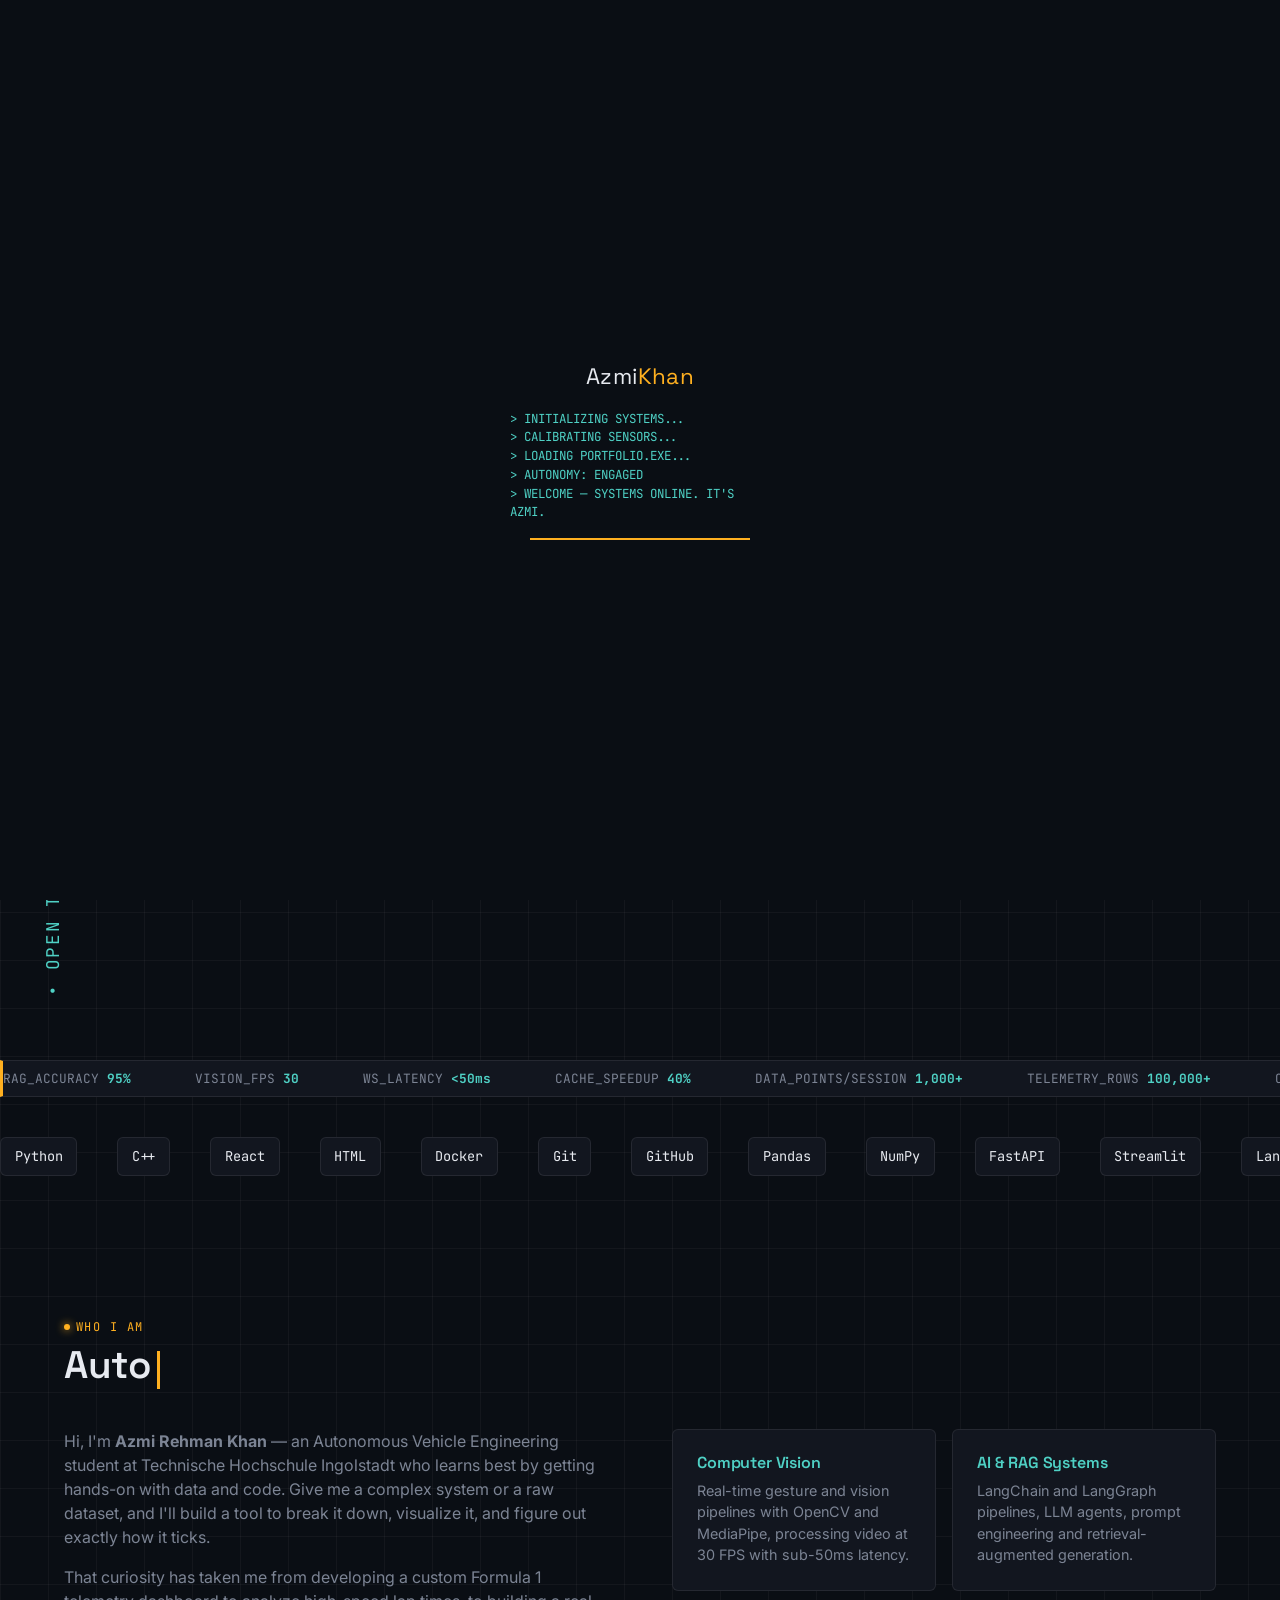
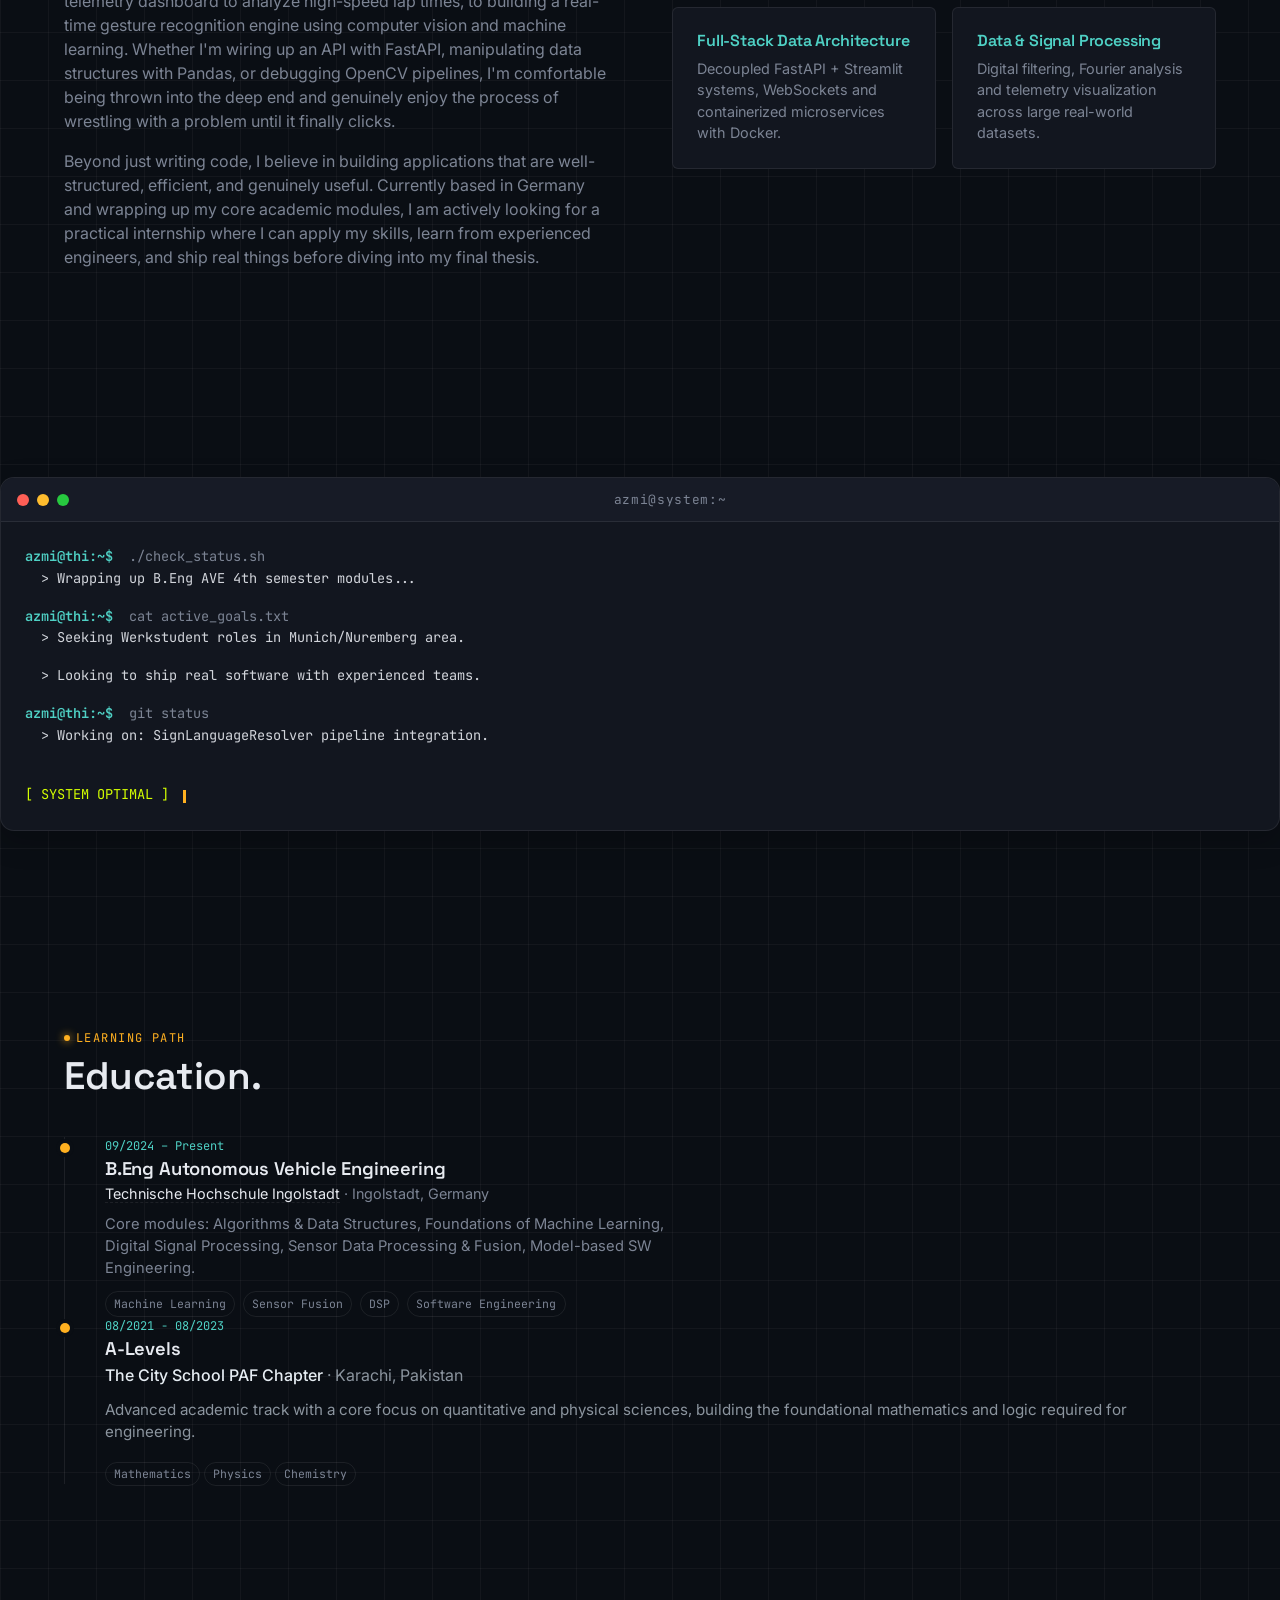
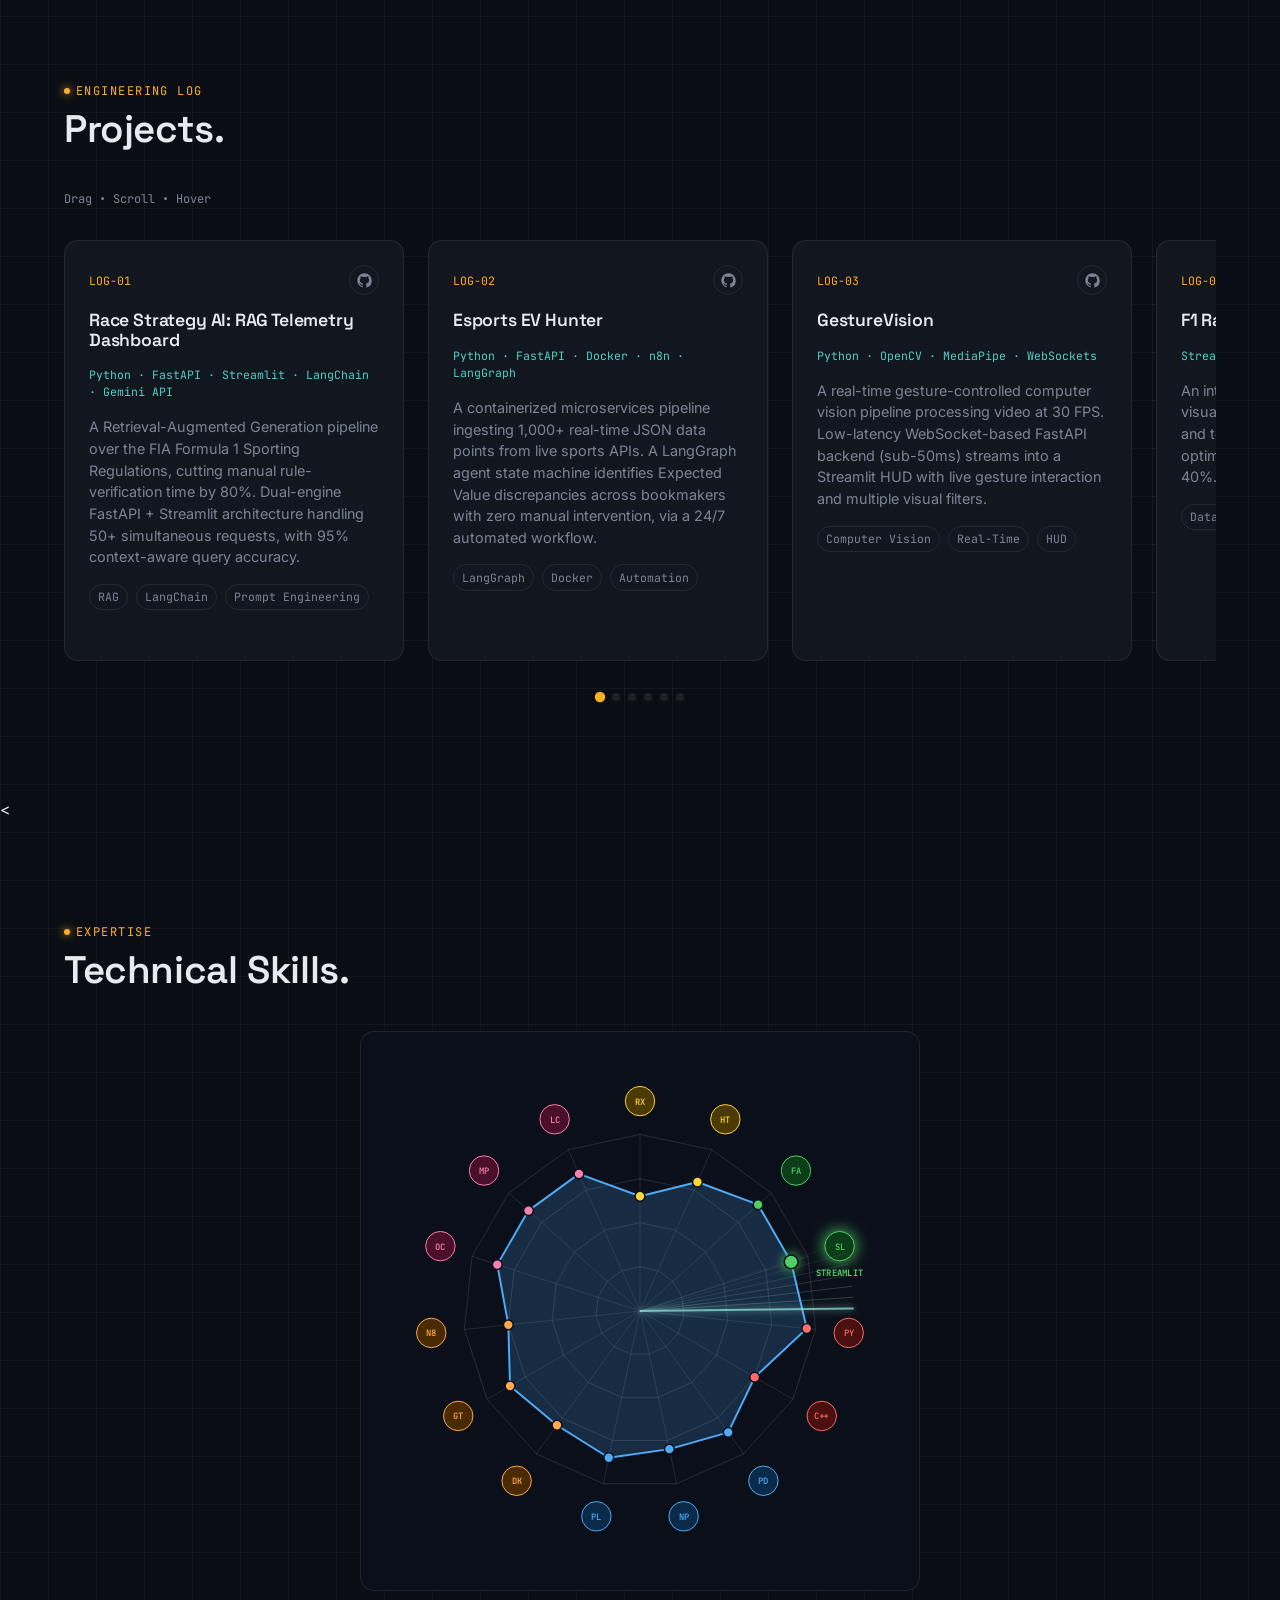
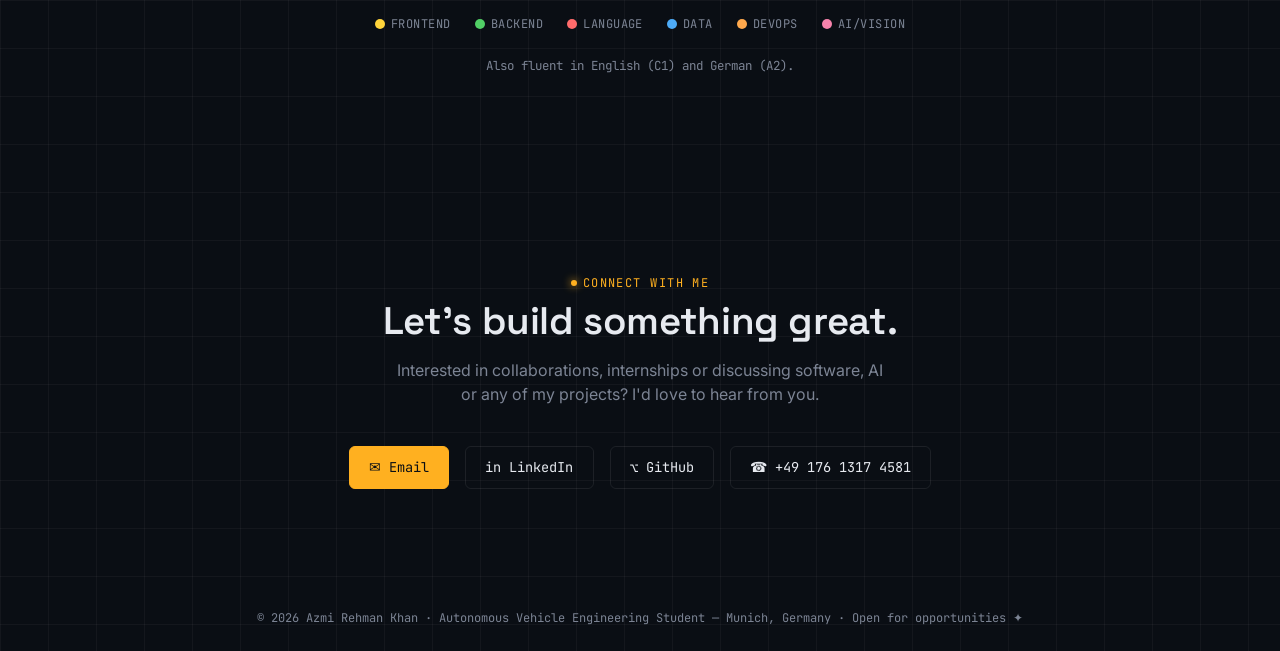
==== index.html @ 22c9bc2b "fixed the root" ====
<!DOCTYPE html>
<html lang="en" data-theme="dark">
<head>
  <meta charset="UTF-8" />
  <meta name="viewport" content="width=device-width, initial-scale=1.0" />
  <title>Azmi Rehman Khan — Autonomous Vehicle Engineering Student</title>
  <meta name="description" content="Portfolio of Azmi Rehman Khan, Autonomous Vehicle Engineering student specializing in Computer Vision, AI-driven systems and full-stack data architecture." />

  <link rel="preconnect" href="https://fonts.googleapis.com" />
  <link rel="preconnect" href="https://fonts.gstatic.com" crossorigin />
  <link href="https://fonts.googleapis.com/css2?family=Space+Grotesk:wght@500;600;700&family=Inter:wght@400;500&family=JetBrains+Mono:wght@400;500&display=swap" rel="stylesheet" />

  <link rel="stylesheet" href="css/reset.css" />
  <link rel="stylesheet" href="css/style.css" />
</head>
<body>

  <!-- ============ LOADER ============ -->
  <div id="loader">
    <div class="loader-title">Azmi<span>Khan</span></div>
    <div class="loader-lines" id="loader-lines"></div>
    <div class="loader-bar-track"><div class="loader-bar-fill" id="loader-bar-fill"></div></div>
  </div>

  <!-- ============ NAVBAR ============ -->
  <header id="navbar">
    <div class="nav-inner">
      <a href="#" class="nav-logo">Azmi <span>Khan</span></a>

      <nav class="nav-links" id="nav-links">
        <a href="#about">About</a>
        <a href="#education">Education</a>
        <a href="#projects">Projects</a>
        <a href="#skills">Skills</a>
        <a href="#contact">Contact</a>
      </nav>

      <div class="nav-actions">
        <a href="assets/documents/resume.pdf" class="btn" target="_blank" rel="noopener">Resume ↗</a>
        <button id="theme-toggle" aria-label="Toggle light/dark theme">
          <span id="theme-icon">☾</span>
        </button>
        <button class="nav-mobile-toggle" id="nav-mobile-toggle" aria-label="Toggle menu">☰</button>
      </div>
    </div>
  </header>

  <!-- ============ HERO (Asymmetric Bold Layout) ============ -->
  <section id="hero" class="hero-bento">
    <div class="hero-container">
      
      <!-- Left Column: Vertical text & Massive Typography -->
      <div class="hero-left">
        <div class="hero-vertical-track">
          <span class="vertical-text">• Open to Werkstudent roles & internships</span>
        </div>
        
        <!-- Wrapper to stack the headline, text, and buttons -->
        <div class="hero-content">
          <div class="hero-headline-stack">
            <h1 class="text-solid-white">AVE STUDENT</h1>
            <h1 class="text-outline">BUILDING</h1>
            <h1 class="text-neon">INTELLIGENT</h1>
            <h1 class="text-neon">SYSTEMS.</h1>
          </div>
          
          <!-- New Subtext -->
          <p class="hero-subtext">
            Autonomous Vehicle Engineering student at Technische Hochschule Ingolstadt, specializing in <strong>Computer Vision</strong>, <strong>Data Architecture</strong>, and <strong>Machine Learning</strong>. Driven by curiosity to solve complex engineering problems through innovative software infrastructure.
          </p>
          
          <!-- New Buttons -->
          <div class="hero-cta-buttons">
            <a href="#projects" class="btn btn-neon">View My Work ↗</a>
            <a href="#about" class="btn btn-outline">Learn More</a>
          </div>
        </div>
      </div>

      <!-- Right Column: Panels & Photo Placeholders -->
      <div class="hero-right">
        
        <!-- Name Plate -->
        <div class="hero-panel name-panel">
          <h2 class="stylized-name">AZMI<br>REHMAN KHAN</h2>
        </div>

        <!-- Middle section for photos (Flex/Grid) -->
        <div class="hero-photos-area">
          
          <div class="photo-card main-portrait">
            <!-- TODO: Replace 'portrait.jpg' with your actual headshot file name -->
            <img src="assets\images\me.png" alt="Azmi Rehman Khan" class="bento-image" />
          </div>
          
         <!-- Secondary Slideshow -->
          <div class="photo-card secondary-landscape slideshow-container" id="hero-slideshow">
            <!-- Add as many images as you want here. Give the first one the "active" class -->
            <img src="assets/images/WhatsApp Image 2026-08-02 at 4.09.21 AM.jpeg" alt="Project 1" class="slide" />
            <img src="assets/images/WhatsApp Image 2026-08-02 at 4.09.21 AM (1).jpeg" alt="Project 2" class="slide" />
            <img src="assets/images/WhatsApp Image 2026-08-02 at 4.09.21 AM (2).jpeg" alt="Project 3" class="slide" />
            <img src="assets/images/WhatsApp Image 2026-08-02 at 4.09.21 AM (3).jpeg" alt="Project 4" class="slide" />
            <img src="assets/images/WhatsApp Image 2026-08-02 at 4.09.20 AM.jpeg" alt="Project 5" class="slide" />
          </div>

        </div>

        <!-- Location HUD with Radar Scanner -->
        <div class="hero-panel location-panel">
          <div class="radar-line"></div>
          <div class="loc-data">
            <p class="loc-city">MUNICH, GERMANY</p>
            <p class="loc-coords">48.1351° N, 11.5820° E</p>
            <p class="loc-time">— <span id="live-time">00:00:00</span></p>
          </div>
        </div>

      </div>
    </div>
  </section>

  <!-- ============ TELEMETRY TICKER (signature element) ============ -->
  <div id="telemetry-ticker">
    <div class="ticker-track" id="ticker-track">
      <!-- populated by JS, duplicated for seamless loop -->
    </div>
  </div>

  <!-- ============ SKILLS MARQUEE ============ -->
  <section id="skills-marquee">
    <div class="marquee-track" id="marquee-track">
      <!-- populated by JS, duplicated for seamless loop -->
    </div>
  </section>

  <!-- ============ ABOUT ============ -->
  <section id="about" class = "reveal">
    <div class="container">
      <span class="eyebrow">Who I Am</span>
      <h2 class="section-heading" id="typewriter-heading">
  <span id="typewriter-text"></span><span class="cursor"></span>
</h2>
      <div class="about-grid">
        <div class="about-bio">
          <p>
            Hi, I'm <strong>Azmi Rehman Khan</strong> — an Autonomous Vehicle Engineering student at Technische Hochschule Ingolstadt who learns best by getting hands-on with data and code. Give me a complex system or a raw dataset, and I'll build a tool to break it down, visualize it, and figure out exactly how it ticks.
          </p>
          <p>
            That curiosity has taken me from developing a custom Formula 1 telemetry dashboard to analyze high-speed lap times, to building a real-time gesture recognition engine using computer vision and machine learning. Whether I'm wiring up an API with FastAPI, manipulating data structures with Pandas, or debugging OpenCV pipelines, I'm comfortable being thrown into the deep end and genuinely enjoy the process of wrestling with a problem until it finally clicks.
          </p>
          <p>
            Beyond just writing code, I believe in building applications that are well-structured, efficient, and genuinely useful. Currently based in Germany and wrapping up my core academic modules, I am actively looking for a practical internship where I can apply my skills, learn from experienced engineers, and ship real things before diving into my final thesis.
          </p>
        </div>

        <div class="about-cards">
          <div class="about-card">
            <h3>Computer Vision</h3>
            <p>Real-time gesture and vision pipelines with OpenCV and MediaPipe, processing video at 30 FPS with sub-50ms latency.</p>
          </div>
          <div class="about-card">
            <h3>AI &amp; RAG Systems</h3>
            <p>LangChain and LangGraph pipelines, LLM agents, prompt engineering and retrieval-augmented generation.</p>
          </div>
          <div class="about-card">
            <h3>Full-Stack Data Architecture</h3>
            <p>Decoupled FastAPI + Streamlit systems, WebSockets and containerized microservices with Docker.</p>
          </div>
          <div class="about-card">
            <h3>Data &amp; Signal Processing</h3>
            <p>Digital filtering, Fourier analysis and telemetry visualization across large real-world datasets.</p>
          </div>
        </div>
      </div>
    </div>
  </section>

      <section id="terminal" class="reveal"> <!-- Delete the old 'about-cards' div and replace it with this Terminal Window -->
        <div class="about-terminal">
          <div class="terminal-header">
            <span class="dot red"></span>
            <span class="dot yellow"></span>
            <span class="dot green"></span>
            <span class="terminal-title">azmi@system:~</span>
          </div>
          
          <div class="terminal-body">
            <p><span class="prompt">azmi@thi:~$</span> ./check_status.sh</p>
            <p class="output">> Wrapping up B.Eng AVE 4th semester modules...</p>
            
            <p><span class="prompt">azmi@thi:~$</span> cat active_goals.txt</p>
            <p class="output">> Seeking Werkstudent roles in Munich/Nuremberg area.</p>
            <p class="output">> Looking to ship real software with experienced teams.</p>
            
            <p><span class="prompt">azmi@thi:~$</span> git status</p>
            <p class="output">> Working on: SignLanguageResolver pipeline integration.</p>
            
            <br>
            <p style="color: var(--color-neon);">[ SYSTEM OPTIMAL ] <span class="cursor"></span></p>
          </div>
        </div>
      </section>

  <!-- ============ EDUCATION ============ -->
  <section id="education" class="reveal section-padding">
    <div class="container">
      <span class="eyebrow">Learning Path</span>
      <h2 class="section-heading">Education.</h2>

      <div class="timeline">
        <div class="timeline-item">
          <div class="timeline-date">09/2024 – Present</div>
          <h3>B.Eng Autonomous Vehicle Engineering</h3>
          <div class="timeline-org"><a href="https://www.thi.de/" target="_blank" rel="noopener">Technische Hochschule Ingolstadt</a> · Ingolstadt, Germany</div>
          <p class="timeline-desc">
            Core modules: Algorithms &amp; Data Structures, Foundations of Machine Learning,
            Digital Signal Processing, Sensor Data Processing &amp; Fusion, Model-based SW Engineering.
          </p>
          <div class="tag-row">
            <span class="tag">Machine Learning</span>
            <span class="tag">Sensor Fusion</span>
            <span class="tag">DSP</span>
            <span class="tag">Software Engineering</span>
          </div>
       <!-- A-Levels Timeline Entry -->
        <div class="timeline-item"> 
          
          <div class="timeline-date">08/2021 - 08/2023</div>
          
          <h3 class="timeline-title">A-Levels</h3>
          
          <!-- Replaced the <h4> with a div, matching the white school name + gray location -->
          <div style="font-size: 1rem; margin-bottom: 0.75rem;">
            <span style="color: #e6edf3; font-weight: 500;">The City School PAF Chapter</span> 
            <span style="color: #8b949e;">&middot; Karachi, Pakistan</span>
          </div>
          
          <!-- Added muted styling to the paragraph so it matches the core modules text -->
          <p class="timeline-text" style="color: #8b949e; font-size: 0.95rem; font-weight: 400; line-height: 1.5; margin-bottom: 1rem;">
            Advanced academic track with a core focus on quantitative and physical sciences, building the foundational mathematics and logic required for engineering.
          </p>
          
          <!-- Skill / Subject Tags -->
          <div class="timeline-tags">
            <span class="tag">Mathematics</span>
            <span class="tag">Physics</span>
            <span class="tag">Chemistry</span>
          </div>
          
        </div>  
        </div>
      </div>
      
    </div>
  </section>

  

  <!-- ============ PROJECTS ============ -->
  <section id="projects" class ="reveal">
    <div class="container">
      <span class="eyebrow">Engineering Log</span>
      <h2 class="section-heading">Projects.</h2>
      <p class="projects-hint">Drag • Scroll • Hover</p>

      <div class="carousel-wrap">
        <div class="projects-track" id="projects-track">

          <article class="project-card">
            <div class="card-top">
              <span class="project-log-id">LOG-01</span>
              <a class="github-link" href="https://github.com/Azmi-khan/F1-AI" target="_blank" rel="noopener" aria-label="View on GitHub">
                <svg width="15" height="15" viewBox="0 0 24 24" fill="currentColor"><path d="M12 .5C5.65.5.5 5.66.5 12.03c0 5.1 3.29 9.42 7.86 10.95.58.1.79-.25.79-.56 0-.28-.01-1.02-.02-2-3.2.7-3.88-1.54-3.88-1.54-.52-1.34-1.28-1.7-1.28-1.7-1.04-.72.08-.7.08-.7 1.15.08 1.76 1.19 1.76 1.19 1.03 1.76 2.7 1.25 3.36.96.1-.75.4-1.25.73-1.54-2.55-.29-5.23-1.28-5.23-5.71 0-1.26.45-2.29 1.19-3.09-.12-.29-.52-1.46.11-3.05 0 0 .97-.31 3.18 1.18a11 11 0 0 1 5.79 0c2.2-1.49 3.17-1.18 3.17-1.18.63 1.59.23 2.76.11 3.05.74.8 1.19 1.83 1.19 3.09 0 4.44-2.69 5.42-5.25 5.7.41.36.78 1.08.78 2.17 0 1.57-.01 2.83-.01 3.22 0 .31.21.67.8.56A10.53 10.53 0 0 0 23.5 12.03C23.5 5.66 18.35.5 12 .5Z"/></svg>
              </a>
            </div>
            <h3>Race Strategy AI: RAG Telemetry Dashboard</h3>
            <div class="project-stack">Python · FastAPI · Streamlit · LangChain · Gemini API</div>
            <p>
              A Retrieval-Augmented Generation pipeline over the FIA Formula 1 Sporting Regulations,
              cutting manual rule-verification time by 80%. Dual-engine FastAPI + Streamlit
              architecture handling 50+ simultaneous requests, with 95% context-aware query accuracy.
            </p>
            <div class="tag-row">
              <span class="tag">RAG</span>
              <span class="tag">LangChain</span>
              <span class="tag">Prompt Engineering</span>
            </div>
          </article>

          <article class="project-card">
            <div class="card-top">
              <span class="project-log-id">LOG-02</span>
              <a class="github-link" href="https://github.com/Azmi-khan/esports-ev-hunter" target="_blank" rel="noopener" aria-label="View on GitHub">
                <svg width="15" height="15" viewBox="0 0 24 24" fill="currentColor"><path d="M12 .5C5.65.5.5 5.66.5 12.03c0 5.1 3.29 9.42 7.86 10.95.58.1.79-.25.79-.56 0-.28-.01-1.02-.02-2-3.2.7-3.88-1.54-3.88-1.54-.52-1.34-1.28-1.7-1.28-1.7-1.04-.72.08-.7.08-.7 1.15.08 1.76 1.19 1.76 1.19 1.03 1.76 2.7 1.25 3.36.96.1-.75.4-1.25.73-1.54-2.55-.29-5.23-1.28-5.23-5.71 0-1.26.45-2.29 1.19-3.09-.12-.29-.52-1.46.11-3.05 0 0 .97-.31 3.18 1.18a11 11 0 0 1 5.79 0c2.2-1.49 3.17-1.18 3.17-1.18.63 1.59.23 2.76.11 3.05.74.8 1.19 1.83 1.19 3.09 0 4.44-2.69 5.42-5.25 5.7.41.36.78 1.08.78 2.17 0 1.57-.01 2.83-.01 3.22 0 .31.21.67.8.56A10.53 10.53 0 0 0 23.5 12.03C23.5 5.66 18.35.5 12 .5Z"/></svg>
              </a>
            </div>
            <h3>Esports EV Hunter</h3>
            <div class="project-stack">Python · FastAPI · Docker · n8n · LangGraph</div>
            <p>
              A containerized microservices pipeline ingesting 1,000+ real-time JSON data points from
              live sports APIs. A LangGraph agent state machine identifies Expected Value discrepancies
              across bookmakers with zero manual intervention, via a 24/7 automated workflow.
            </p>
            <div class="tag-row">
              <span class="tag">LangGraph</span>
              <span class="tag">Docker</span>
              <span class="tag">Automation</span>
            </div>
          </article>

          <article class="project-card">
            <div class="card-top">
              <span class="project-log-id">LOG-03</span>
              <a class="github-link" href="https://github.com/Azmi-khan/GestureVision" target="_blank" rel="noopener" aria-label="View on GitHub">
                <svg width="15" height="15" viewBox="0 0 24 24" fill="currentColor"><path d="M12 .5C5.65.5.5 5.66.5 12.03c0 5.1 3.29 9.42 7.86 10.95.58.1.79-.25.79-.56 0-.28-.01-1.02-.02-2-3.2.7-3.88-1.54-3.88-1.54-.52-1.34-1.28-1.7-1.28-1.7-1.04-.72.08-.7.08-.7 1.15.08 1.76 1.19 1.76 1.19 1.03 1.76 2.7 1.25 3.36.96.1-.75.4-1.25.73-1.54-2.55-.29-5.23-1.28-5.23-5.71 0-1.26.45-2.29 1.19-3.09-.12-.29-.52-1.46.11-3.05 0 0 .97-.31 3.18 1.18a11 11 0 0 1 5.79 0c2.2-1.49 3.17-1.18 3.17-1.18.63 1.59.23 2.76.11 3.05.74.8 1.19 1.83 1.19 3.09 0 4.44-2.69 5.42-5.25 5.7.41.36.78 1.08.78 2.17 0 1.57-.01 2.83-.01 3.22 0 .31.21.67.8.56A10.53 10.53 0 0 0 23.5 12.03C23.5 5.66 18.35.5 12 .5Z"/></svg>
              </a>
            </div>
            <h3>GestureVision</h3>
            <div class="project-stack">Python · OpenCV · MediaPipe · WebSockets</div>
            <p>
              A real-time gesture-controlled computer vision pipeline processing video at 30 FPS.
              Low-latency WebSocket-based FastAPI backend (sub-50ms) streams into a Streamlit HUD
              with live gesture interaction and multiple visual filters.
            </p>
            <div class="tag-row">
              <span class="tag">Computer Vision</span>
              <span class="tag">Real-Time</span>
              <span class="tag">HUD</span>
            </div>
          </article>

          <article class="project-card">
            <div class="card-top">
              <span class="project-log-id">LOG-04</span>
              <a class="github-link" href="https://github.com/Azmi-khan/F1_data_visualisation" target="_blank" rel="noopener" aria-label="View on GitHub">
                <svg width="15" height="15" viewBox="0 0 24 24" fill="currentColor"><path d="M12 .5C5.65.5.5 5.66.5 12.03c0 5.1 3.29 9.42 7.86 10.95.58.1.79-.25.79-.56 0-.28-.01-1.02-.02-2-3.2.7-3.88-1.54-3.88-1.54-.52-1.34-1.28-1.7-1.28-1.7-1.04-.72.08-.7.08-.7 1.15.08 1.76 1.19 1.76 1.19 1.03 1.76 2.7 1.25 3.36.96.1-.75.4-1.25.73-1.54-2.55-.29-5.23-1.28-5.23-5.71 0-1.26.45-2.29 1.19-3.09-.12-.29-.52-1.46.11-3.05 0 0 .97-.31 3.18 1.18a11 11 0 0 1 5.79 0c2.2-1.49 3.17-1.18 3.17-1.18.63 1.59.23 2.76.11 3.05.74.8 1.19 1.83 1.19 3.09 0 4.44-2.69 5.42-5.25 5.7.41.36.78 1.08.78 2.17 0 1.57-.01 2.83-.01 3.22 0 .31.21.67.8.56A10.53 10.53 0 0 0 23.5 12.03C23.5 5.66 18.35.5 12 .5Z"/></svg>
              </a>
            </div>
            <h3>F1 Race Analyzer</h3>
            <div class="project-stack">Streamlit · FastF1 · Plotly</div>
            <p>
              An interactive telemetry dashboard visualizing 100,000+ rows of live lap-time and
              telemetry data per session, with optimized caching that cut load times by 40%.
            </p>
            <div class="tag-row">
              <span class="tag">Data Visualization</span>
              <span class="tag">Telemetry</span>
            </div>
          </article>

          <article class="project-card">
            <div class="card-top">
              <span class="project-log-id">LOG-05</span>
              <a class="github-link" href="https://github.com/Azmi-khan/music-data-anaylisis" target="_blank" rel="noopener" aria-label="View on GitHub">
                <svg width="15" height="15" viewBox="0 0 24 24" fill="currentColor"><path d="M12 .5C5.65.5.5 5.66.5 12.03c0 5.1 3.29 9.42 7.86 10.95.58.1.79-.25.79-.56 0-.28-.01-1.02-.02-2-3.2.7-3.88-1.54-3.88-1.54-.52-1.34-1.28-1.7-1.28-1.7-1.04-.72.08-.7.08-.7 1.15.08 1.76 1.19 1.76 1.19 1.03 1.76 2.7 1.25 3.36.96.1-.75.4-1.25.73-1.54-2.55-.29-5.23-1.28-5.23-5.71 0-1.26.45-2.29 1.19-3.09-.12-.29-.52-1.46.11-3.05 0 0 .97-.31 3.18 1.18a11 11 0 0 1 5.79 0c2.2-1.49 3.17-1.18 3.17-1.18.63 1.59.23 2.76.11 3.05.74.8 1.19 1.83 1.19 3.09 0 4.44-2.69 5.42-5.25 5.7.41.36.78 1.08.78 2.17 0 1.57-.01 2.83-.01 3.22 0 .31.21.67.8.56A10.53 10.53 0 0 0 23.5 12.03C23.5 5.66 18.35.5 12 .5Z"/></svg>
              </a>
            </div>
            <h3>Music Data Analysis: Spotify Trends</h3>
            <div class="project-stack">Python · Pandas · Plotly · Tkinter</div>
            <p>
              Analyzed ~39,000 Spotify tracks to compare decade-over-decade audio trends (2000s vs.
              2010s). Built a robust ETL pipeline to clean, standardize and merge complex datasets,
              then visualized audio features like BPM, energy and danceability through an interactive
              Tkinter/Plotly GUI for genre-based insights.
            </p>
            <div class="tag-row">
              <span class="tag">ETL</span>
              <span class="tag">Data Analysis</span>
              <span class="tag">Plotly</span>
            </div>
          </article>

          <article class="project-card">
            <div class="card-top">
              <span class="project-log-id">LOG-06</span>
              <a class="github-link" href="https://github.com/Azmi-khan/signals" target="_blank" rel="noopener" aria-label="View on GitHub">
                <svg width="15" height="15" viewBox="0 0 24 24" fill="currentColor"><path d="M12 .5C5.65.5.5 5.66.5 12.03c0 5.1 3.29 9.42 7.86 10.95.58.1.79-.25.79-.56 0-.28-.01-1.02-.02-2-3.2.7-3.88-1.54-3.88-1.54-.52-1.34-1.28-1.7-1.28-1.7-1.04-.72.08-.7.08-.7 1.15.08 1.76 1.19 1.76 1.19 1.03 1.76 2.7 1.25 3.36.96.1-.75.4-1.25.73-1.54-2.55-.29-5.23-1.28-5.23-5.71 0-1.26.45-2.29 1.19-3.09-.12-.29-.52-1.46.11-3.05 0 0 .97-.31 3.18 1.18a11 11 0 0 1 5.79 0c2.2-1.49 3.17-1.18 3.17-1.18.63 1.59.23 2.76.11 3.05.74.8 1.19 1.83 1.19 3.09 0 4.44-2.69 5.42-5.25 5.7.41.36.78 1.08.78 2.17 0 1.57-.01 2.83-.01 3.22 0 .31.21.67.8.56A10.53 10.53 0 0 0 23.5 12.03C23.5 5.66 18.35.5 12 .5Z"/></svg>
              </a>
            </div>
            <h3>Electric Signal Measurement Labs</h3>
            <div class="project-stack">Circuit Design · Spectral Analysis</div>
            <p>
              Analog circuit design and spectral analysis lab work — digital filtering, frequency
              response analysis and DFT/IDFT-based spectral signal processing grounded in Fourier
              series and Nyquist sampling theory.
            </p>
            <div class="tag-row">
              <span class="tag">DSP</span>
              <span class="tag">Circuit Design</span>
            </div>
          </article>

        </div>

        <div class="dots" id="project-dots"></div>
      </div>
    </div>

    <div id="ring-cursor"></div>
  </section>

  <!-- ============ SKILLS DETAIL ============ -->
  <<section id="skills" class="reveal">
    <div class="container">
      <span class="eyebrow">Expertise</span>
      <h2 class="section-heading">Technical Skills.</h2>

      <div class="radar-wrap">
        <svg id="skills-radar" viewBox="0 0 520 520" role="img" aria-label="Radar chart of technical skills by category"></svg>
        <div class="radar-tooltip" id="radar-tooltip"></div>
      </div>

      <div class="radar-legend" id="radar-legend"></div>

      <p class="radar-note">Also fluent in English (C1) and German (A2).</p>
    </div>
  </section>
  <!-- ============ CONTACT ============ -->
  <section id="contact" class="reveal">
    <div class="container">
      <span class="eyebrow">Connect With Me</span>
      <h2 class="section-heading">Let's build something great.</h2>
      <p>
        Interested in collaborations, internships or discussing software, AI or any of my
        projects? I'd love to hear from you.
      </p>
      <div class="contact-links">
        <a href="mailto:azmikhan2023@gmail.com" class="btn btn-primary">✉ Email</a>
        <a href="https://www.linkedin.com/in/Azmi_Rehman_khan" target="_blank" rel="noopener" class="btn">in LinkedIn</a>
        <a href="https://github.com/Azmi-khan" target="_blank" rel="noopener" class="btn">⌥ GitHub</a>
        <a href="tel:+4917613174581" class="btn">☎ +49 176 1317 4581</a>
      </div>
    </div>
  </section>

  <!-- ============ FOOTER ============ -->
  <footer>
    © 2026 Azmi Rehman Khan · Autonomous Vehicle Engineering Student — Munich, Germany · Open for opportunities ✦
  </footer>

  <script src="js/script.js"></script>
</body>
</html>
---- css/style.css ----
/* ==========================================================
   DESIGN TOKENS
   Direction: automotive telemetry / instrument-panel.
   Grounded in Azmi's real work: F1 telemetry dashboards,
   sensor fusion, real-time HUD interfaces.
   ========================================================== */
:root {
  /* Color */
  --color-bg: #0A0E14;
  --color-surface: #12161F;
  --color-surface-2: #171B26;
  --color-text: #E7EAF0;
  --color-text-muted: #7C8494;
  --color-accent: #FFB020;      /* amber — gauge / warning-light */
  --color-accent-2: #4FD1C5;    /* teal — telemetry readout */
  --color-border: rgba(255, 255, 255, 0.08);
  --color-grid-line: rgba(255, 255, 255, 0.04);
  --color-neon: #D4FF00; /* The bright yellow/green from the reference */
  --color-panel-bg: #1A1A1A;

  /* Type */
  --font-display: 'Space Grotesk', system-ui, sans-serif;
  --font-body: 'Inter', system-ui, sans-serif;
  --font-mono: 'JetBrains Mono', ui-monospace, monospace;

  /* Layout */
  --max-width: 1200px;
  --space-1: 0.5rem;
  --space-2: 1rem;
  --space-3: 1.5rem;
  --space-4: 2.5rem;
  --space-5: 4rem;
  --space-6: 6rem;

  --radius: 6px;
  --radius-lg: 14px;
}

[data-theme="light"] {
  --color-bg: #F5F6F8;
  --color-surface: #FFFFFF;
  --color-surface-2: #EEF0F3;
  --color-text: #0A0E14;
  --color-text-muted: #5B616E;
  --color-accent: #B36A00;
  --color-accent-2: #0E9488;
  --color-border: rgba(10, 14, 20, 0.1);
  --color-grid-line: rgba(10, 14, 20, 0.04);
}

/* ==========================================================
   BASE
   ========================================================== */
html {
  background: var(--color-bg);
}

body {
  background:
    linear-gradient(var(--color-grid-line) 1px, transparent 1px) 0 0 / 100% 48px,
    linear-gradient(90deg, var(--color-grid-line) 1px, transparent 1px) 0 0 / 48px 100%,
    var(--color-bg);
  color: var(--color-text);
  font-family: var(--font-body);
  transition: background-color 0.3s ease, color 0.3s ease;
}

.container {
  max-width: var(--max-width);
  margin-inline: auto;
  padding-inline: var(--space-3);
}

section {
  padding-block: var(--space-6);
}

h1, h2, h3, h4 {
  font-family: var(--font-display);
  font-weight: 600;
  letter-spacing: -0.01em;
  line-height: 1.1;
}

.eyebrow {
  font-family: var(--font-mono);
  font-size: 0.75rem;
  letter-spacing: 0.12em;
  text-transform: uppercase;
  color: var(--color-accent);
  display: inline-flex;
  align-items: center;
  gap: 0.5em;
}

.eyebrow::before {
  content: "";
  width: 6px;
  height: 6px;
  border-radius: 50%;
  background: var(--color-accent);
  box-shadow: 0 0 8px var(--color-accent);
}

.section-heading {
  font-size: clamp(1.75rem, 3vw, 2.5rem);
  margin-block: var(--space-1) var(--space-4);
}

.text-muted {
  color: var(--color-text-muted);
}

.btn {
  display: inline-flex;
  align-items: center;
  gap: 0.5em;
  font-family: var(--font-mono);
  font-size: 0.85rem;
  padding: 0.75em 1.4em;
  border-radius: var(--radius);
  border: 1px solid var(--color-border);
  transition: border-color 0.2s ease, transform 0.2s ease, background 0.2s ease;
  cursor: pointer;
  background: transparent;
}

.btn:hover, .btn:focus-visible {
  border-color: var(--color-accent);
  transform: translateY(-1px);
}

.btn-primary {
  background: var(--color-accent);
  color: #0A0E14;
  border-color: var(--color-accent);
}

.btn-primary:hover, .btn-primary:focus-visible {
  filter: brightness(1.08);
}

:focus-visible {
  outline: 2px solid var(--color-accent-2);
  outline-offset: 3px;
}

/* ==========================================================
   NAVBAR
   ========================================================== */
#navbar {
  position: sticky;
  top: 0;
  z-index: 100;
  backdrop-filter: blur(10px);
  background: color-mix(in srgb, var(--color-bg) 80%, transparent);
  border-bottom: 1px solid var(--color-border);
}

.nav-inner {
  max-width: var(--max-width);
  margin-inline: auto;
  padding: var(--space-2) var(--space-3);
  display: flex;
  align-items: center;
  justify-content: space-between;
  gap: var(--space-3);
}

.nav-logo {
  font-family: var(--font-mono);
  font-weight: 600;
  font-size: 1rem;
  letter-spacing: 0.04em;
}

.nav-logo span {
  color: var(--color-accent);
}

.nav-links {
  display: flex;
  gap: var(--space-3);
  font-family: var(--font-mono);
  font-size: 0.8rem;
}

.nav-links a {
  color: var(--color-text-muted);
  transition: color 0.2s ease;
}

.nav-links a:hover {
  color: var(--color-text);
}

.nav-actions {
  display: flex;
  align-items: center;
  gap: var(--space-2);
}

#theme-toggle {
  border: 1px solid var(--color-border);
  border-radius: 50%;
  width: 36px;
  height: 36px;
  display: grid;
  place-items: center;
  background: transparent;
  cursor: pointer;
}

.nav-mobile-toggle {
  display: none;
  border: 1px solid var(--color-border);
  border-radius: var(--radius);
  width: 36px;
  height: 36px;
  background: transparent;
  cursor: pointer;
  color: var(--color-text);
}


/* ==========================================================
   NEW HERO SECTION
   ========================================================== */
section#hero.hero-bento,
#hero.hero-bento {
  /* Zero out the massive padding! The sticky navbar already takes up space. */
  padding-top: 20px !important; 
  padding-bottom: 4rem !important;
  margin-top: 0 !important;
  min-height: auto !important; 
  display: flex;
  align-items: flex-start !important; 
}

.hero-container {
  max-width: 1400px;
  margin: 0 auto;
  padding-inline: var(--space-4);
  display: grid;
  grid-template-columns: 1fr 1fr;
  gap: var(--space-5);
  width: 100%;
  align-items: start !important; /* Pins both the Left and Right columns to the ceiling */
}
/* Ensure the left column doesn't have a hidden top margin */
.hero-left {
  display: flex;
  gap: var(--space-4);
  align-items: flex-start; /* Changed from center to pin text to the top */
  margin-top: 0;
}

.hero-vertical-track {
  writing-mode: vertical-rl;
  transform: rotate(180deg);
  display: flex;
  align-items: center;
  height: 100%;
}

.vertical-text {
  font-family: var(--font-mono);
  color: var(--color-accent-2); /* Teal color */
  font-size: 1.1rem;
  letter-spacing: 0.1em;
  text-transform: uppercase;
}

/* Typography tightening */
.hero-headline-stack {
  display: flex;
  flex-direction: column;
  gap: 0;
  margin-top: -10px; /* Pulls the text up slightly to offset natural font padding */
}

.hero-headline-stack h1 {
  font-family: var(--font-display);
  font-size: clamp(3rem, 6.5vw, 6.5rem); 
  font-weight: 800;
  text-transform: uppercase;
  margin: 0;
  padding: 0;
  letter-spacing: -0.02em;
  line-height: 0.85; 
  white-space: nowrap; 
}
.text-solid-white {
  color: var(--color-text);
}

.text-outline {
  color: transparent;
  -webkit-text-stroke: 2px var(--color-text-muted);
}

.text-neon {
  color: var(--color-neon);
}

/* --- Right Side: Bento Panels --- */
.hero-right {
  display: flex;
  flex-direction: column;
  gap: var(--space-3);
  justify-content: space-between;
}

.hero-panel {
  background: var(--color-panel-bg);
  border-radius: var(--radius-lg);
  border: 1px solid var(--color-border);
  padding: var(--space-3);
}

/* ==========================================================
   Name Panel (Ornate Gold Background)
   ========================================================== */
.name-panel {
  border: 1px solid var(--color-border);
  border-radius: var(--radius-lg);
  display: grid;
  place-items: center;
  padding: 2rem;
  
  /* Adds a dark overlay to make text readable, layered over a gold/black texture */
  background-color: #111;
  background-image: 
    linear-gradient(rgba(0, 0, 0, 0.3), rgba(0, 0, 0, 0.5)),
    url('https://images.unsplash.com/photo-1605478051752-65ebbcda304a?q=80&w=1000&auto=format&fit=crop'); 
  background-size: cover;
  background-position: center;
  
  /* Inner shadow to give the panel depth */
  box-shadow: inset 0 0 30px rgba(0, 0, 0, 0.8); 
}

.stylized-name {
  /* Classic serif font matching the reference */
  font-family: 'Georgia', 'Times New Roman', serif;
  font-style: italic;
  font-weight: 700;
  font-size: clamp(2rem, 4vw, 2.8rem);
  line-height: 1.1;
  text-align: center;
  letter-spacing: 0.05em;
  
  /* Solid white text with a crisp outline */
  color: #FFFFFF;
  -webkit-text-stroke: 1px rgba(0, 0, 0, 0.3);
  
  /* Hard drop shadow to separate the text from the busy background */
  text-shadow: 
    2px 2px 0px #000, 
    -1px -1px 0px #000,
    1px -1px 0px #000,
    -1px 1px 0px #000,
    1px 1px 0px #000,
    4px 4px 15px rgba(0,0,0,0.9);
}

/* ==========================================================
   Hero Photo Cards
   ========================================================== */
.hero-photos-area {
  display: grid;
  grid-template-columns: 1.2fr 0.8fr; 
  gap: var(--space-3);
  height: 260px; /* Reduced height to make photos smaller */
}

.photo-card {
  border-radius: var(--radius-lg);
  overflow: hidden;
  border: 1px solid var(--color-border);
  background: var(--color-surface-2);
  position: relative;
  box-shadow: 0 10px 30px rgba(0, 0, 0, 0.2); 
}

.bento-image {
  width: 100%;
  height: 100%;
  object-fit: cover; 
  object-position: center; 
  display: block;
  transition: transform 0.5s ease;
}

.photo-card:hover .bento-image {
  transform: scale(1.05); 
}
/* Responsive adjustment for the photos */
@media (max-width: 600px) {
  .hero-photos-area {
    grid-template-columns: 1fr; /* Stacks photos vertically on mobile */
    height: auto;
  }
  
  .photo-card {
    height: 300px; /* Fixed height for stacked mobile photos */
  }
}
/* ==========================================================
   Hero Slideshow (3D Stacked Cards)
   ========================================================== */
.slideshow-container {
  position: relative;
  overflow: hidden; 
  display: flex;
  align-items: center;
  /* Remove borders/backgrounds here so the individual cards stand out */
  background: transparent;
  border: none;
  box-shadow: none;
}

.slideshow-container .slide {
  position: absolute;
  /* Width is reduced to 75% so there is room on the right for the stacked cards to peek out */
  width: 75%; 
  height: 100%;
  left: 0;
  border-radius: var(--radius-lg);
  object-fit: cover;
  box-shadow: 0 10px 20px rgba(0,0,0,0.5);
  
  /* Smoothly animates the movement, scale, and blur */
  transition: all 0.6s cubic-bezier(0.4, 0, 0.2, 1);
}

/* --- Position States --- */

/* The front card */
.slideshow-container .pos-0 {
  transform: translateX(0) scale(1);
  opacity: 1;
  z-index: 10;
  filter: blur(0);
}

/* The second card (behind and to the right) */
.slideshow-container .pos-1 {
  transform: translateX(20%) scale(0.9);
  opacity: 0.6;
  z-index: 9;
  filter: blur(4px);
}

/* The third card (further behind) */
.slideshow-container .pos-2 {
  transform: translateX(40%) scale(0.8);
  opacity: 0.3;
  z-index: 8;
  filter: blur(8px);
}

/* Any additional cards hidden in the very back */
.slideshow-container .pos-hidden {
  transform: translateX(60%) scale(0.7);
  opacity: 0;
  z-index: 1;
}

/* ==========================================================
   Location Panel & Radar Scanner (Made Bigger with Map)
   ========================================================== */
.location-panel {
  position: relative;
  overflow: hidden; 
  border-left: 4px solid #4FD1C5; /* Hardcoded teal */
  background-color: #1A1A1A; /* Hardcoded dark gray */
  min-height: 200px;
  display: flex;
  align-items: center;
  padding: 2rem; 
  
  /* Hardcoded gradient and a reliable external map image */
  background-image: 
    linear-gradient(to right, rgba(26, 26, 26, 0.95) 10%, rgba(26, 26, 26, 0.2) 100%),
    url('https://www.figuregrounds.com/wp-content/uploads/2021/01/munich_01_figure-ground.jpg'); 
  background-size: cover;
  background-position: center;
}

.loc-data {
  position: relative;
  z-index: 2; 
  text-shadow: 0 2px 6px rgba(0, 0, 0, 1); /* Dark shadow to pop against the map */
}

/* The scanning line */
.radar-line {
  position: absolute;
  top: 0;
  left: 0;
  height: 100%;
  width: 2px;
  background-color: var(--color-neon);
  box-shadow: 0 0 20px 4px var(--color-neon);
  z-index: 1;
  opacity: 0;
  animation: radar-scan 4s linear infinite;
}

@keyframes radar-scan {
  0% { left: -10%; opacity: 0; }
  10% { opacity: 0.6; } 
  90% { opacity: 0.6; } 
  100% { left: 110%; opacity: 0; }
}

/* Responsive adjustment for mobile */
@media (max-width: 600px) {
  .hero-photos-area {
    grid-template-columns: 1fr; 
    height: auto;
  }
  
  .photo-card {
    height: 220px; 
  }
}

/* ==========================================================
   TELEMETRY TICKER (signature element)
   ========================================================== */
#telemetry-ticker {
  border-block: 1px solid var(--color-border);
  border-left: 3px solid var(--color-accent);
  background: var(--color-surface);
  overflow: hidden;
  padding-block: var(--space-1);
}

.ticker-track {
  display: flex;
  gap: var(--space-5);
  width: max-content;
  animation: ticker-scroll 28s linear infinite;
  font-family: var(--font-mono);
  font-size: 0.8rem;
  color: var(--color-text-muted);
}

.ticker-track span strong {
  color: var(--color-accent-2);
}

@keyframes ticker-scroll {
  from { transform: translateX(0); }
  to { transform: translateX(-50%); }
}

/* ==========================================================
   SKILLS MARQUEE
   ========================================================== */
#skills-marquee {
  padding-block: var(--space-4);
  overflow: hidden;
}

.marquee-track {
  display: flex;
  gap: var(--space-4);
  width: max-content;
  animation: marquee-scroll 34s linear infinite;
}

.marquee-track:hover {
  animation-play-state: paused;
}

@keyframes marquee-scroll {
  from { transform: translateX(0); }
  to { transform: translateX(-50%); }
}

.skill-chip {
  display: inline-flex;
  align-items: center;
  gap: 0.6em;
  padding: 0.6em 1em;
  border: 1px solid var(--color-border);
  border-radius: var(--radius);
  font-family: var(--font-mono);
  font-size: 0.85rem;
  white-space: nowrap;
  background: var(--color-surface);
}

.skill-chip img {
  width: 18px;
  height: 18px;
}

/* ==========================================================
   ABOUT
   ========================================================== */
.about-grid {
  display: grid;
  grid-template-columns: 1fr 1fr;
  gap: var(--space-5);
  align-items: start;
}

.about-bio p {
  color: var(--color-text-muted);
  margin-bottom: var(--space-2);
}

.about-cards {
  display: grid;
  grid-template-columns: 1fr 1fr;
  gap: var(--space-2);
}

.about-card {
  border: 1px solid var(--color-border);
  border-radius: var(--radius);
  padding: var(--space-3);
  background: var(--color-surface);
}

.about-card h3 {
  font-size: 1rem;
  margin-bottom: 0.5em;
  color: var(--color-accent-2);
}

.about-card p {
  font-size: 0.9rem;
  color: var(--color-text-muted);
}

/* ==========================================================
   TIMELINE (education + experience)
   ========================================================== */
.timeline {
  position: relative;
  padding-left: var(--space-4);
  border-left: 1px solid var(--color-border);
}

.timeline-item {
  position: relative;
  padding-bottom: var(--space-4);
}

.timeline-item:last-child {
  padding-bottom: 0;
}

.timeline-item::before {
  content: "";
  position: absolute;
  left: calc(-1 * var(--space-4) - 5px);
  top: 6px;
  width: 10px;
  height: 10px;
  border-radius: 50%;
  background: var(--color-accent);
  box-shadow: 0 0 0 4px var(--color-bg);
}

.timeline-date {
  font-family: var(--font-mono);
  font-size: 0.75rem;
  color: var(--color-accent-2);
  margin-bottom: 0.3em;
}

.timeline-item h3 {
  font-size: 1.15rem;
  margin-bottom: 0.2em;
}

.timeline-org {
  font-size: 0.9rem;
  color: var(--color-text-muted);
  margin-bottom: 0.6em;
}

.timeline-org a {
  color: var(--color-text);
  border-bottom: 1px dashed var(--color-border);
}

.timeline-desc {
  color: var(--color-text-muted);
  font-size: 0.92rem;
  max-width: 65ch;
  margin-bottom: 0.8em;
}

.tag-row {
  display: flex;
  gap: 0.5em;
  flex-wrap: wrap;
}

.tag {
  font-family: var(--font-mono);
  font-size: 0.72rem;
  padding: 0.3em 0.7em;
  border: 1px solid var(--color-border);
  border-radius: 999px;
  color: var(--color-text-muted);
}

/* ==========================================================
   PROJECTS — glowing draggable carousel
   ========================================================== */
.projects-hint {
  font-family: var(--font-mono);
  font-size: 0.75rem;
  color: var(--color-text-muted);
  margin-bottom: var(--space-3);
}

#projects {
  position: relative;
}

.carousel-wrap {
  position: relative;
}

.projects-track {
  display: flex;
  gap: var(--space-3);
  overflow-x: auto;
  scroll-snap-type: x proximity;
  padding: var(--space-1) var(--space-1) var(--space-2);
  cursor: grab;
  scrollbar-width: none;
}

.projects-track::-webkit-scrollbar {
  display: none;
}

.projects-track.dragging {
  cursor: grabbing;
  scroll-snap-type: none;
}

.project-card {
  flex: 0 0 min(340px, 85vw);
  scroll-snap-align: start;
  border: 1px solid var(--color-border);
  border-radius: var(--radius-lg);
  background: var(--color-surface);
  padding: var(--space-3);
  display: flex;
  flex-direction: column;
  gap: var(--space-2);
  transition: transform 0.3s ease, box-shadow 0.3s ease, border-color 0.3s ease;
}

.project-card:hover {
  transform: translateY(-6px);
  border-color: var(--color-accent);
  box-shadow: 0 0 0 1px var(--color-accent), 0 0 32px -4px rgba(255, 176, 32, 0.45);
}

.project-card:nth-child(even):hover {
  border-color: var(--color-accent-2);
  box-shadow: 0 0 0 1px var(--color-accent-2), 0 0 32px -4px rgba(79, 209, 197, 0.45);
}

.card-top {
  display: flex;
  align-items: center;
  justify-content: space-between;
}

.project-log-id {
  font-family: var(--font-mono);
  font-size: 0.72rem;
  color: var(--color-accent);
}

.github-link {
  width: 30px;
  height: 30px;
  border-radius: 50%;
  border: 1px solid var(--color-border);
  display: flex;
  align-items: center;
  justify-content: center;
  color: var(--color-text-muted);
  flex-shrink: 0;
  transition: border-color 0.2s ease, color 0.2s ease;
}

.github-link:hover {
  border-color: var(--color-accent);
  color: var(--color-accent);
}

.project-card h3 {
  font-size: 1.1rem;
}

.project-stack {
  font-family: var(--font-mono);
  font-size: 0.72rem;
  color: var(--color-accent-2);
}

.project-card p {
  color: var(--color-text-muted);
  font-size: 0.9rem;
}

/* pagination dots */
.dots {
  display: flex;
  justify-content: center;
  gap: 0.5rem;
  margin-top: var(--space-2);
}

.dot {
  width: 8px;
  height: 8px;
  border-radius: 50%;
  background: var(--color-border);
  border: none;
  cursor: pointer;
  padding: 0;
  transition: background 0.25s ease, transform 0.25s ease;
}

.dot.active {
  background: var(--color-accent);
  transform: scale(1.3);
}

/* custom ring cursor, scoped to the projects section only */
#ring-cursor {
  position: fixed;
  top: 0;
  left: 0;
  width: 30px;
  height: 30px;
  border: 1.5px solid var(--color-accent);
  border-radius: 50%;
  pointer-events: none;
  z-index: 50;
  transform: translate(-50%, -50%);
  opacity: 0;
  transition: width 0.2s ease, height 0.2s ease, border-color 0.2s ease, background 0.2s ease, opacity 0.2s ease;
  mix-blend-mode: difference;
}

#ring-cursor.visible {
  opacity: 1;
}

#ring-cursor.hover {
  width: 54px;
  height: 54px;
  border-color: var(--color-accent-2);
  background: rgba(79, 209, 197, 0.08);
}

@media (min-width: 861px) {
  #projects.cursor-active,
  #projects.cursor-active * {
    cursor: none;
  }
}

@media (max-width: 860px) {
  #ring-cursor {
    display: none;
  }
}

/* ==========================================================
   SKILLS RADAR CHART
   ========================================================== */
.radar-wrap {
  position: relative;
  max-width: 560px;
  margin: 0 auto;
  background: #0b0f19;
  border: 1px solid var(--color-border);
  border-radius: var(--radius-lg);
  padding: var(--space-3);
}

#skills-radar {
  display: block;
  width: 100%;
  height: auto;
}

.radar-grid-ring {
  fill: none;
  stroke: rgba(255, 255, 255, 0.12);
  stroke-width: 1;
}

.radar-axis-line {
  stroke: rgba(255, 255, 255, 0.10);
  stroke-width: 1;
}

.radar-data-shape {
  fill: rgba(77, 171, 247, 0.18);
  stroke: #4DABF7;
  stroke-width: 2;
  stroke-linejoin: round;
}

.radar-node {
  cursor: pointer;
  stroke: #0b0f19;
  stroke-width: 1.5;
  transition: r 0.15s ease;
}

.radar-node:hover {
  r: 7;
}

.radar-axis-badge {
  font-family: var(--font-mono);
  font-size: 9px;
  font-weight: 500;
  text-anchor: middle;
  dominant-baseline: middle;
}

.radar-axis-badge-bg {
  stroke-width: 1;
}

.radar-axis-logo {
  pointer-events: none;
}

.radar-sweep-group {
  pointer-events: none;
}

.radar-sweep-line {
  filter: drop-shadow(0 0 4px #8FE3D9);
}

.radar-name-label {
  font-family: var(--font-mono);
  font-size: 9px;
  font-weight: 700;
  text-anchor: middle;
  letter-spacing: 0.03em;
  opacity: 0;
  transition: opacity 0.25s ease;
  pointer-events: none;
}

.radar-name-label.visible {
  opacity: 1;
}

.radar-tooltip {
  position: absolute;
  top: 0;
  left: 0;
  transform: translate(-50%, -130%);
  background: #0b0f19;
  border: 1px solid var(--color-border);
  border-radius: 999px;
  padding: 0.4em 0.9em;
  font-family: var(--font-mono);
  font-size: 0.72rem;
  font-weight: 700;
  letter-spacing: 0.04em;
  color: var(--color-text);
  white-space: nowrap;
  pointer-events: none;
  opacity: 0;
  transition: opacity 0.15s ease;
  z-index: 10;
}

.radar-tooltip.visible {
  opacity: 1;
}

.radar-legend {
  display: flex;
  flex-wrap: wrap;
  justify-content: center;
  gap: var(--space-3);
  margin-top: var(--space-3);
}

.legend-item {
  display: flex;
  align-items: center;
  gap: 0.5em;
  font-family: var(--font-mono);
  font-size: 0.75rem;
  color: var(--color-text-muted);
  text-transform: uppercase;
  letter-spacing: 0.04em;
}

.legend-dot {
  width: 10px;
  height: 10px;
  border-radius: 50%;
  flex-shrink: 0;
}

.radar-note {
  text-align: center;
  font-family: var(--font-mono);
  font-size: 0.78rem;
  color: var(--color-text-muted);
  margin-top: var(--space-3);
}

/* ==========================================================
   CONTACT + FOOTER
   ========================================================== */
#contact {
  text-align: center;
}

#contact .section-heading {
  margin-bottom: var(--space-2);
}

#contact p {
  color: var(--color-text-muted);
  max-width: 50ch;
  margin-inline: auto;
  margin-bottom: var(--space-4);
}

.contact-links {
  display: flex;
  justify-content: center;
  gap: var(--space-2);
  flex-wrap: wrap;
}

footer {
  border-bottom: none;
  padding-block: var(--space-3);
  text-align: center;
  font-family: var(--font-mono);
  font-size: 0.75rem;
  color: var(--color-text-muted);
}

/* ==========================================================
   LOADER
   ========================================================== */
#loader {
  position: fixed;
  inset: 0;
  z-index: 1000;
  display: flex;
  flex-direction: column;
  align-items: center;
  justify-content: center;
  gap: var(--space-2);
  background: var(--color-bg);
  transition: opacity 0.6s ease, visibility 0.6s ease;
}

#loader.hidden {
  opacity: 0;
  visibility: hidden;
  pointer-events: none;
}

.loader-title {
  font-family: var(--font-display);
  font-size: 1.4rem;
  letter-spacing: 0.02em;
}

.loader-title span {
  color: var(--color-accent);
}

.loader-lines {
  font-family: var(--font-mono);
  font-size: 0.78rem;
  color: var(--color-accent-2);
  min-height: 7.5em;
  width: 260px;
}

.loader-line {
  opacity: 0;
  animation: loader-line-in 0.3s ease forwards;
}

@keyframes loader-line-in {
  from { opacity: 0; transform: translateY(4px); }
  to { opacity: 1; transform: translateY(0); }
}

.loader-bar-track {
  width: 220px;
  height: 2px;
  background: var(--color-border);
  overflow: hidden;
}

.loader-bar-fill {
  height: 100%;
  width: 0%;
  background: var(--color-accent);
  transition: width 0.4s ease;
}

/* ==========================================================
   HOVER / INTERACTIVITY
   ========================================================== */
.icon-invert {
  filter: brightness(0) invert(1);
}

[data-theme="light"] .icon-invert {
  filter: none;
}

.skill-chip {
  transition: border-color 0.2s ease, transform 0.2s ease, color 0.2s ease;
}

.skill-chip:hover {
  border-color: var(--color-accent-2);
  color: var(--color-accent-2);
  transform: translateY(-2px);
}

.about-card {
  transition: transform 0.25s ease, border-color 0.25s ease, box-shadow 0.25s ease;
}

.about-card:hover {
  transform: translateY(-4px);
  border-color: var(--color-accent);
  box-shadow: 0 10px 28px rgba(0, 0, 0, 0.35);
}

.timeline-item {
  transition: transform 0.2s ease;
}

.timeline-item:hover {
  transform: translateX(4px);
}

.tag {
  transition: border-color 0.2s ease, color 0.2s ease;
}

.tag:hover {
  border-color: var(--color-accent-2);
  color: var(--color-accent-2);
}

/* ==========================================================
   RESPONSIVE
   ========================================================== */
@media (max-width: 860px) {
  .hero-grid,
  .about-grid {
    grid-template-columns: 1fr;
  }

  .about-cards {
    grid-template-columns: 1fr;
  }

  .nav-links {
    display: none;
  }

  .nav-mobile-toggle {
    display: grid;
    place-items: center;
  }

  section {
    padding-block: var(--space-5);
  }
}

@media (max-width: 520px) {
  .hero-cta {
    flex-direction: column;
    align-items: stretch;
  }
}
/* ==========================================================
   Typewriter Animation
   ========================================================== */
.cursor {
  display: inline-block;
  width: 3px;
  height: 1em;
  background-color: var(--color-accent);
  margin-left: 6px;
  vertical-align: text-bottom;
  animation: blink 1s step-end infinite;
}

@keyframes blink {
  0%, 100% { opacity: 1; }
  50% { opacity: 0; }
}

/* ==========================================================
   Main Portrait Adjustment
   ========================================================== */
.main-portrait .bento-image {
  /* Shows the whole image without zooming in */
  object-fit: default; 
  
}

/* ==========================================================
   Hero Subtext & Buttons
   ========================================================== */
.hero-content {
  display: flex;
  flex-direction: column;
}

.hero-subtext {
  font-family: var(--font-body);
  color: var(--color-text-muted);
  font-size: 1.05rem;
  line-height: 1.6;
  max-width: 550px;
  margin-top: 1.5rem; /* Space between "SYSTEMS." and the paragraph */
  margin-bottom: 1.5rem;
}

.hero-subtext strong {
  color: var(--color-text); /* Makes the bold words pop in white */
  font-weight: 500;
}

.hero-cta-buttons {
  display: flex;
  gap: 1rem;
}

/* Bright Neon Button */
.btn-neon {
  background-color: var(--color-neon);
  color: #0A0E14; /* Dark text for contrast */
  font-weight: 700;
  border: 1px solid var(--color-neon);
  transition: all 0.2s ease;
}

.btn-neon:hover {
  background-color: transparent;
  color: var(--color-neon);
  box-shadow: 0 0 15px rgba(212, 255, 0, 0.4);
}

/* Subtle Outline Button */
.btn-outline {
  background-color: transparent;
  color: var(--color-text-muted);
  border: 1px solid var(--color-border);
  transition: all 0.2s ease;
}

.btn-outline:hover {
  color: var(--color-text);
  border-color: var(--color-text);
}

/* ==========================================================
   About Section - Terminal Window
   ========================================================== */
.about-terminal {
  background-color: var(--color-surface);
  border: 1px solid var(--color-border);
  border-radius: var(--radius-lg);
  overflow: hidden;
  font-family: var(--font-mono);
  font-size: 0.85rem;
  box-shadow: 0 10px 30px rgba(0, 0, 0, 0.2);
  height: fit-content;
}

.terminal-header {
  background-color: var(--color-surface-2);
  padding: 0.75rem 1rem;
  display: flex;
  align-items: center;
  gap: 0.5rem;
  border-bottom: 1px solid var(--color-border);
}

.terminal-header .dot {
  width: 12px;
  height: 12px;
  border-radius: 50%;
}

.dot.red { background-color: #FF5F56; }
.dot.yellow { background-color: #FFBD2E; }
.dot.green { background-color: #27C93F; }

.terminal-title {
  margin-left: auto;
  margin-right: auto;
  color: var(--color-text-muted);
  font-size: 0.8rem;
  letter-spacing: 0.05em;
}

.terminal-body {
  padding: 1.5rem;
  color: var(--color-text-muted);
  line-height: 1.6;
}

.terminal-body .prompt {
  color: var(--color-accent-2); /* The teal accent color */
  font-weight: 600;
  margin-right: 0.5rem;
}

.terminal-body .output {
  color: var(--color-text);
  margin-bottom: 1rem;
  padding-left: 1rem;
  opacity: 0.9;
}

/* ==========================================================
   Education Section
   ========================================================== */
.education-timeline {
  display: flex;
  flex-direction: column;
  gap: var(--space-4);
  margin-top: 2rem;
  max-width: 1000px; /* Keeps the cards from stretching too wide on massive screens */
}

.edu-card {
  background-color: var(--color-surface);
  border: 1px solid var(--color-border);
  border-radius: var(--radius-md);
  padding: 2rem;
  display: flex;
  flex-direction: column;
  gap: 1rem;
  box-shadow: 0 4px 20px rgba(0, 0, 0, 0.2);
  transition: all 0.3s ease;
}

/* Subtle glow effect when hovering over an education card */
.edu-card:hover {
  border-color: var(--color-neon);
  box-shadow: 0 4px 25px rgba(212, 255, 0, 0.1); /* Assuming neon is your bright green/yellow */
  transform: translateY(-2px);
}

.edu-date {
  color: var(--color-neon);
  font-family: var(--font-mono);
  font-size: 0.95rem;
  font-weight: 600;
  letter-spacing: 0.05em;
  text-transform: uppercase;
}

.edu-content h3 {
  font-family: var(--font-display);
  font-size: 1.5rem;
  color: var(--color-text);
  margin: 0 0 0.5rem 0;
  line-height: 1.3;
}

.edu-content h4 {
  font-family: var(--font-body);
  font-size: 1.1rem;
  color: var(--color-text-muted);
  margin: 0 0 0.5rem 0;
  font-weight: 500;
}

.edu-content p {
  color: var(--color-text-muted);
  margin: 0;
  opacity: 0.7;
  font-size: 0.95rem;
}

/* Responsive side-by-side layout for tablets and desktops */
@media (min-width: 768px) {
  .edu-card {
    flex-direction: row;
    align-items: flex-start;
    gap: 3rem;
  }
  
  .edu-date {
    min-width: 180px; /* Keeps the dates perfectly aligned in a neat column */
    flex-shrink: 0;
    margin-top: 4px; /* Aligns the date text with the H3 heading */
  }
}

/* ==========================================================
   Scroll Reveal Animations
   ========================================================== */
/* ==========================================================
   Scroll Reveal Animations (Slower & Smoother)
   ========================================================== */
.reveal {
  opacity: 0;
  /* Increased from 40px to 80px so the upward movement is much more noticeable */
  transform: translateY(80px); 
  
  /* Increased duration from 0.8s to 1.4s for a slow, premium glide */
  transition: opacity 1.4s cubic-bezier(0.22, 1, 0.36, 1), transform 1.4s cubic-bezier(0.22, 1, 0.36, 1);
  
  will-change: opacity, transform;
}

.reveal.is-visible {
  opacity: 1;
  transform: translateY(0);
}
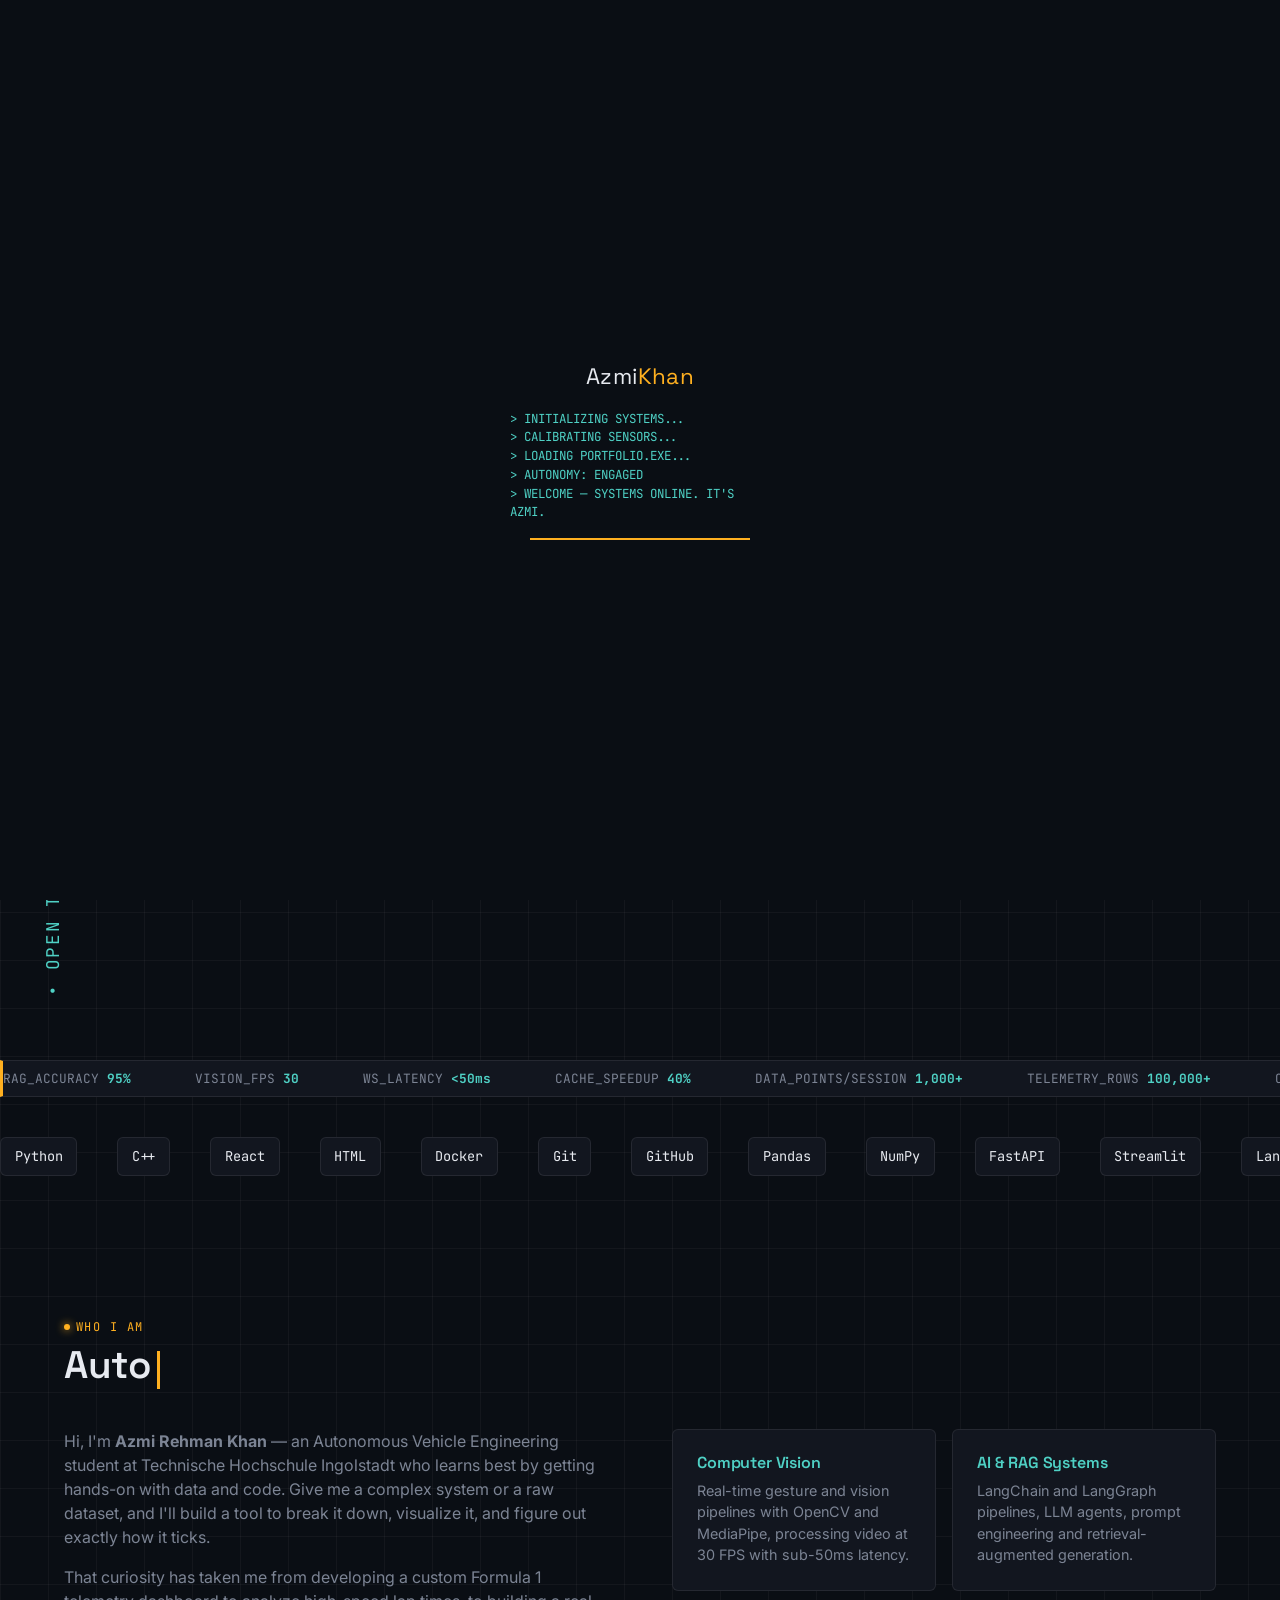
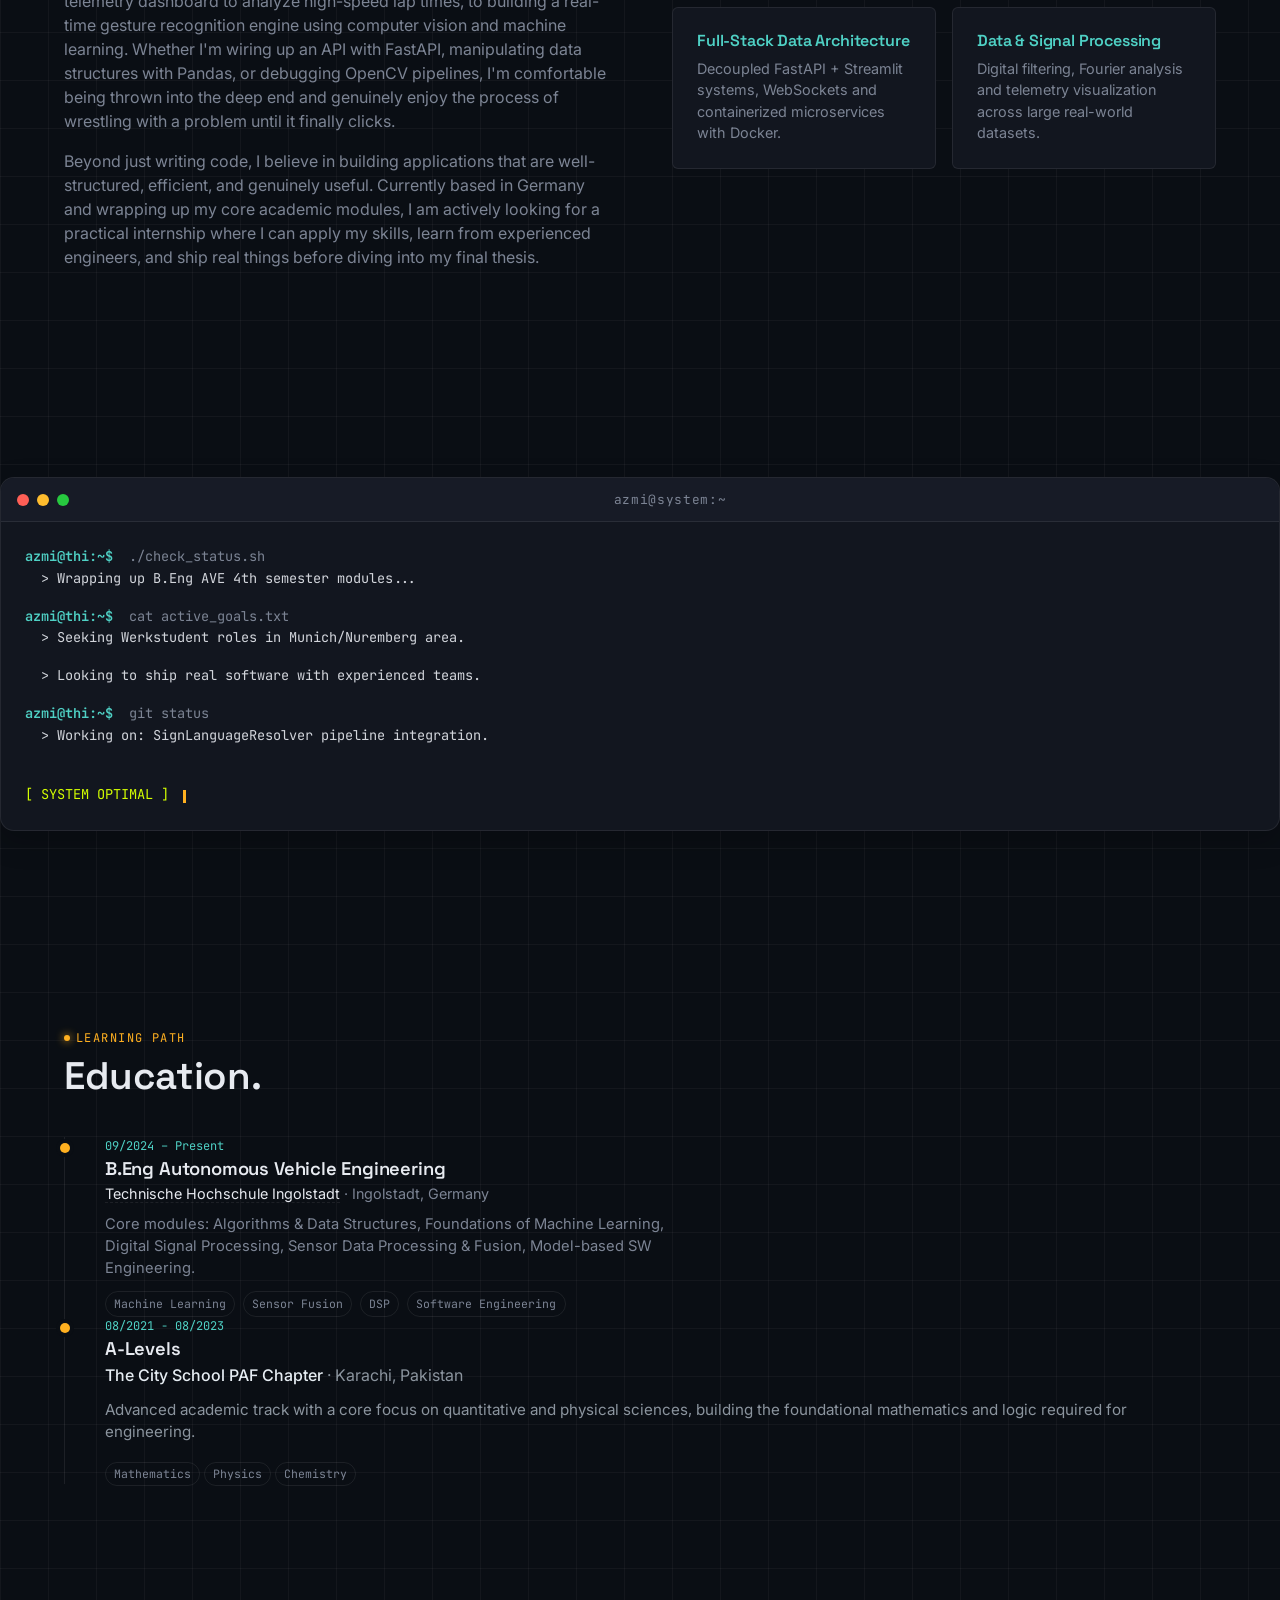
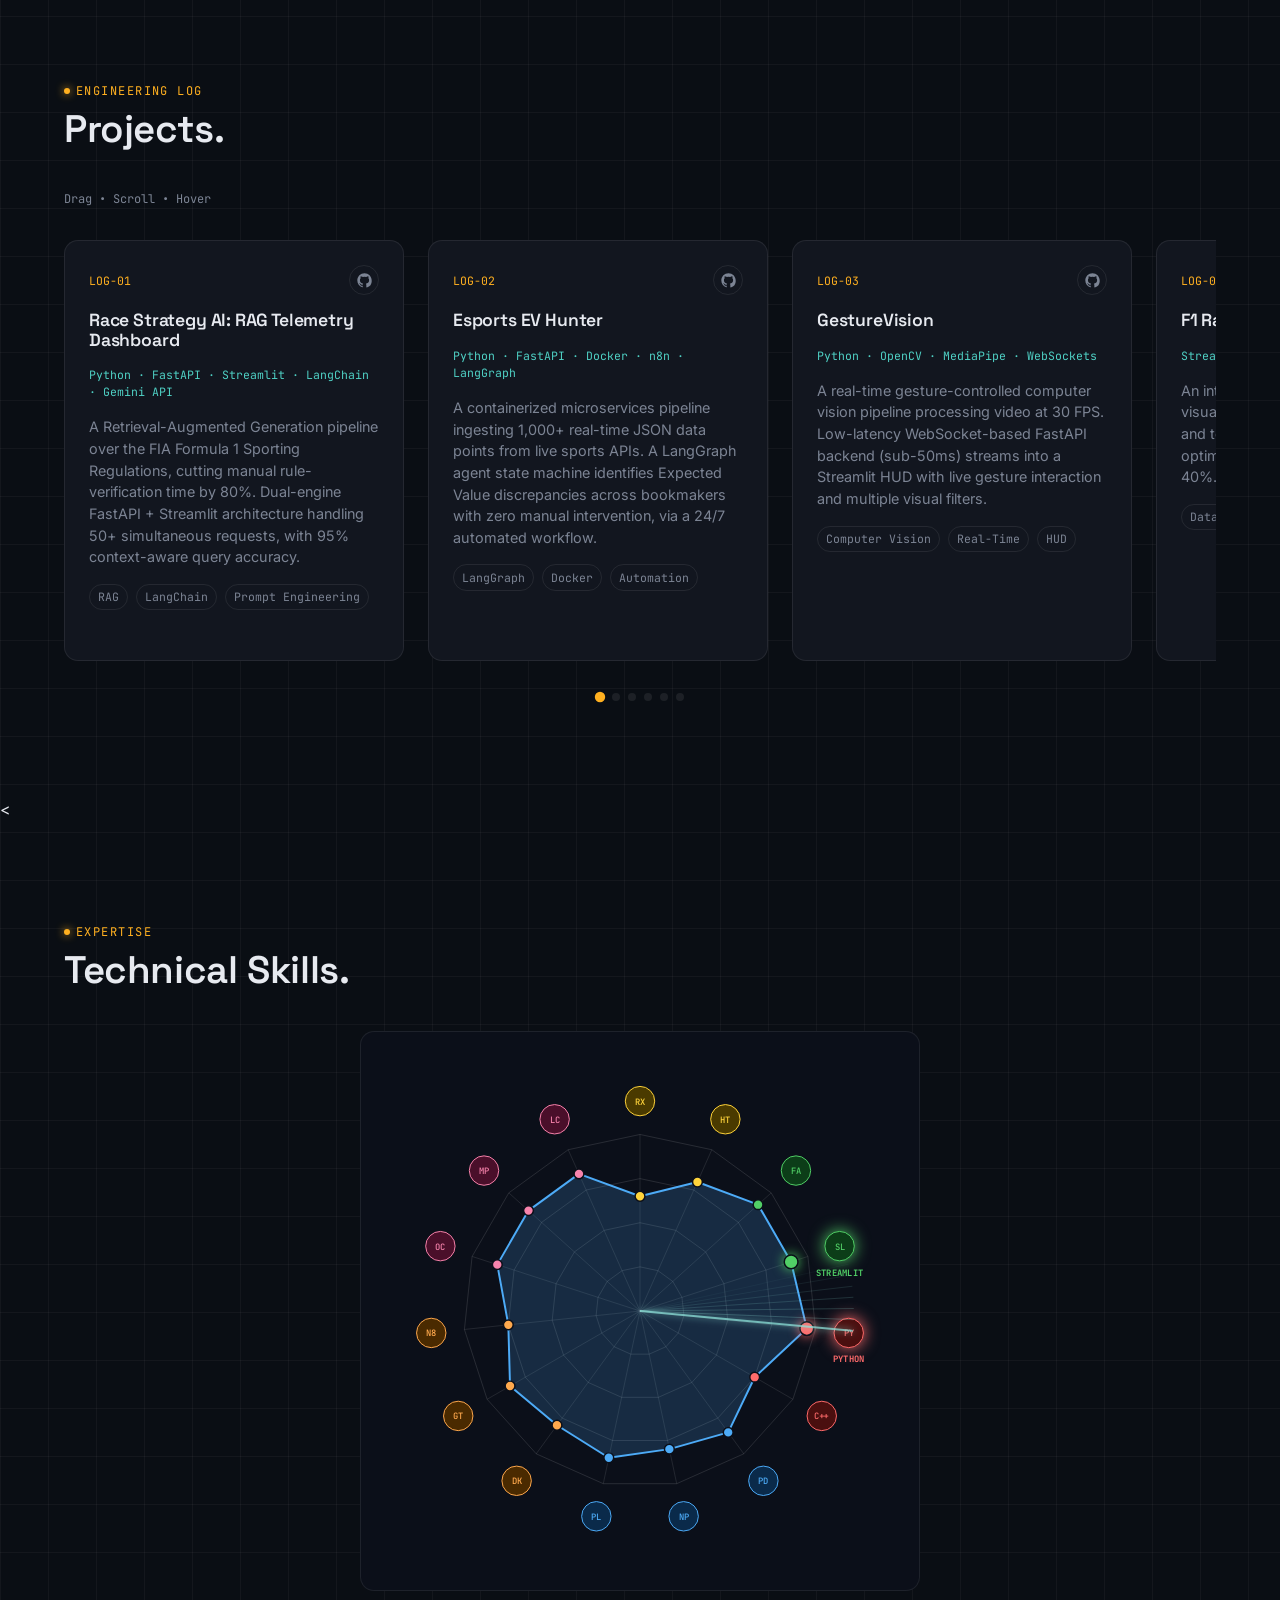
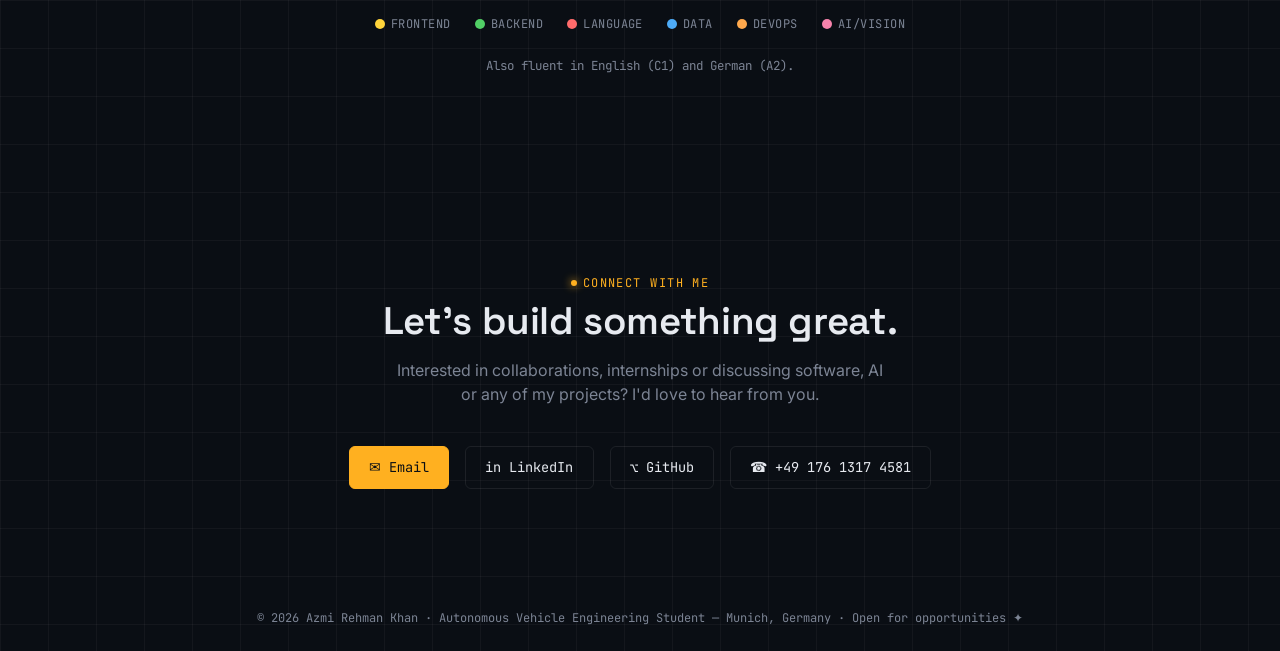
==== commit b1b85b36: "fixed bug" ====
--- a/index.html
+++ b/index.html
@@ -426,7 +426,7 @@
       </p>
       <div class="contact-links">
         <a href="mailto:azmikhan2023@gmail.com" class="btn btn-primary">✉ Email</a>
-        <a href="https://www.linkedin.com/in/Azmi_Rehman_khan" target="_blank" rel="noopener" class="btn">in LinkedIn</a>
+        <a href="https://www.linkedin.com/in/azmi-rehman-khan/" target="_blank" rel="noopener" class="btn">in LinkedIn</a>
         <a href="https://github.com/Azmi-khan" target="_blank" rel="noopener" class="btn">⌥ GitHub</a>
         <a href="tel:+4917613174581" class="btn">☎ +49 176 1317 4581</a>
       </div>
--- a/css/style.css
+++ b/css/style.css
@@ -1449,4 +1449,60 @@
 .reveal.is-visible {
   opacity: 1;
   transform: translateY(0);
+}
+
+/* ==========================================================
+   MOBILE & TABLET RESPONSIVENESS (Media Queries)
+   ========================================================== */
+
+/* 📱 FOR TABLETS & LARGE PHONES (Screens under 992px) */
+@media (max-width: 992px) {
+  
+  /* 1. Stack the main hero grid vertically */
+  .hero-container {
+    grid-template-columns: 1fr !important; /* Forces 1 column instead of 2 */
+    gap: 3rem;
+  }
+
+  /* 2. Scale down the massive typography and let it wrap if needed */
+  .hero-headline-stack h1 {
+    font-size: clamp(3rem, 10vw, 4.5rem); 
+    white-space: normal; /* Allows text to wrap so it doesn't break the screen width */
+    line-height: 0.95;
+  }
+
+  /* 3. Give the top a bit more breathing room on mobile */
+  #hero.hero-bento {
+    padding-top: 100px !important;
+  }
+}
+
+/* 📱 FOR SMALL PHONES (Screens under 768px) */
+@media (max-width: 768px) {
+  
+  /* 1. Ensure the bento box photos stack on top of each other */
+  .bento-grid {
+    grid-template-columns: 1fr !important;
+    gap: 1rem;
+  }
+
+  /* 2. Adjust the Terminal Window for small screens */
+  .about-terminal {
+    font-size: 0.75rem; /* Shrinks the text slightly */
+  }
+  
+  .terminal-body {
+    padding: 1rem; /* Less padding so text fits */
+  }
+
+  /* 3. Make buttons stack if things get too tight */
+  .hero-cta-buttons {
+    flex-direction: column;
+    width: 100%;
+  }
+
+  .btn {
+    text-align: center;
+    width: 100%;
+  }
 }
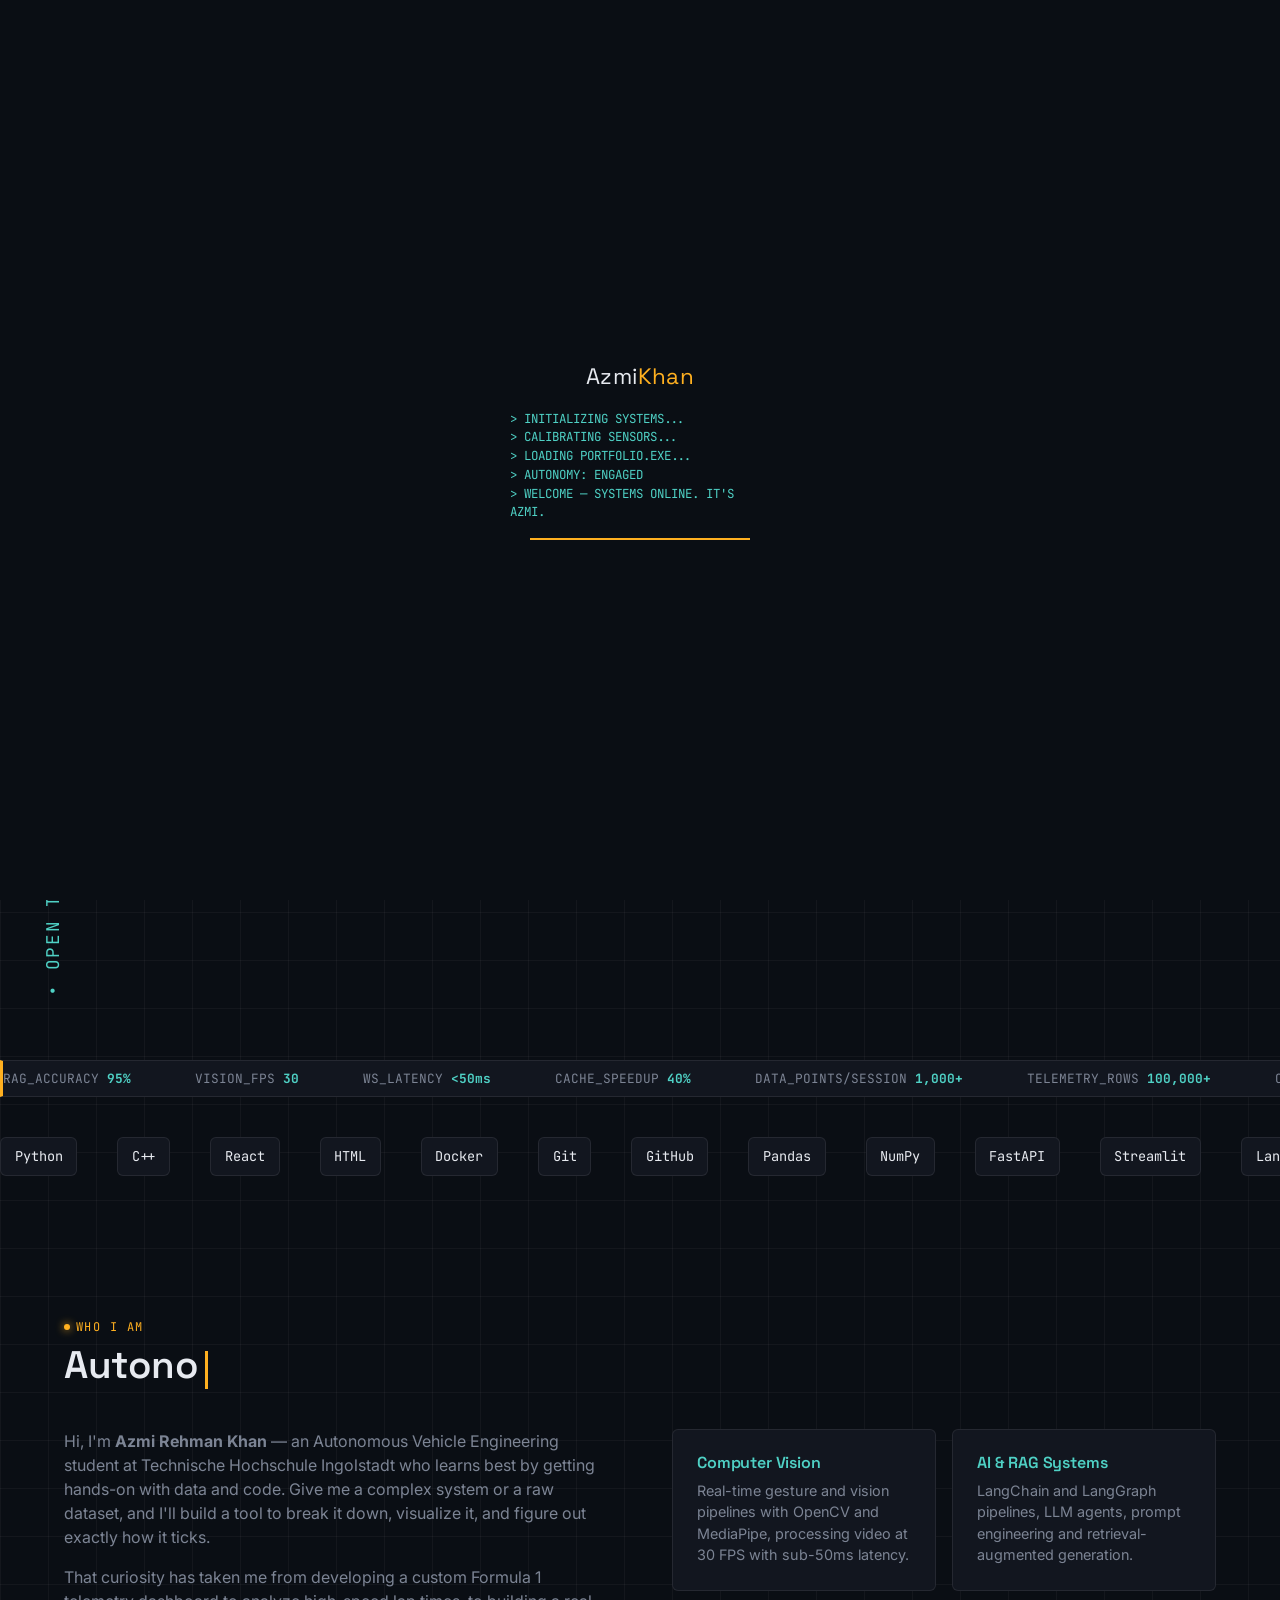
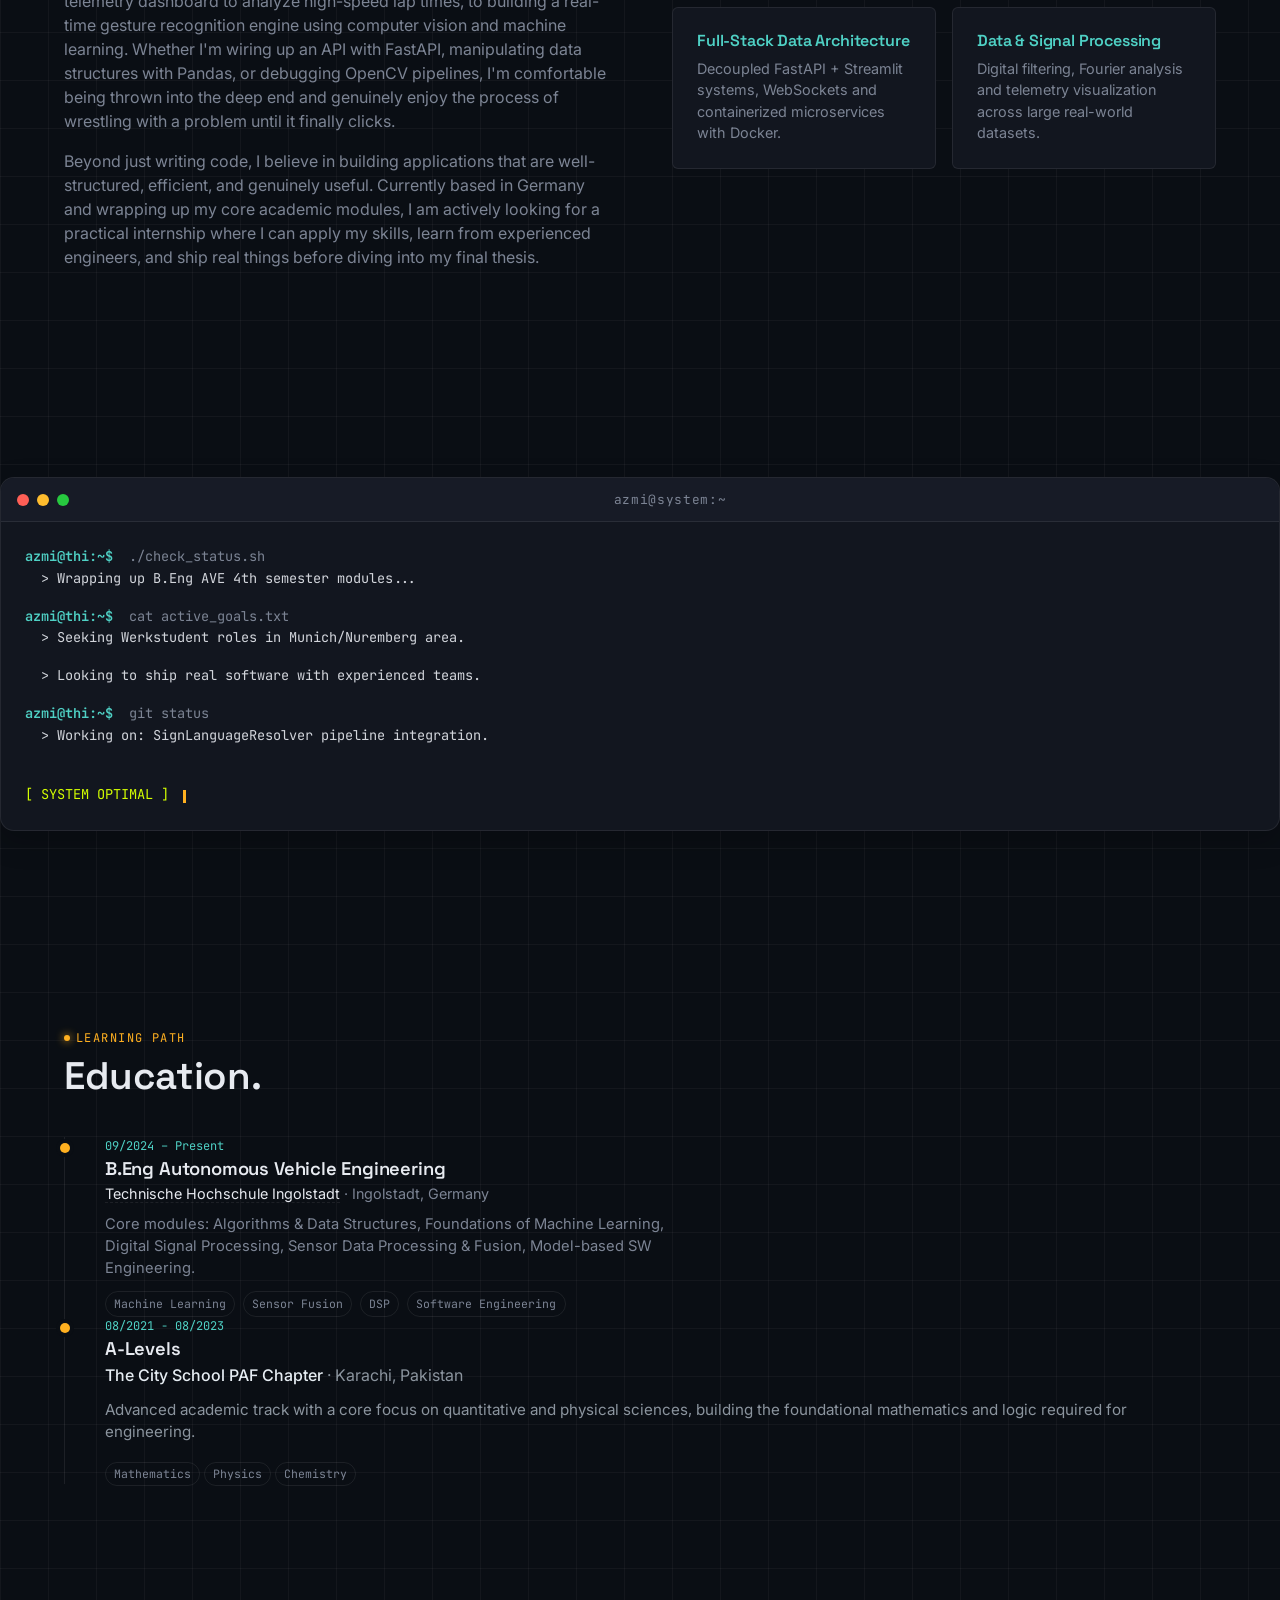
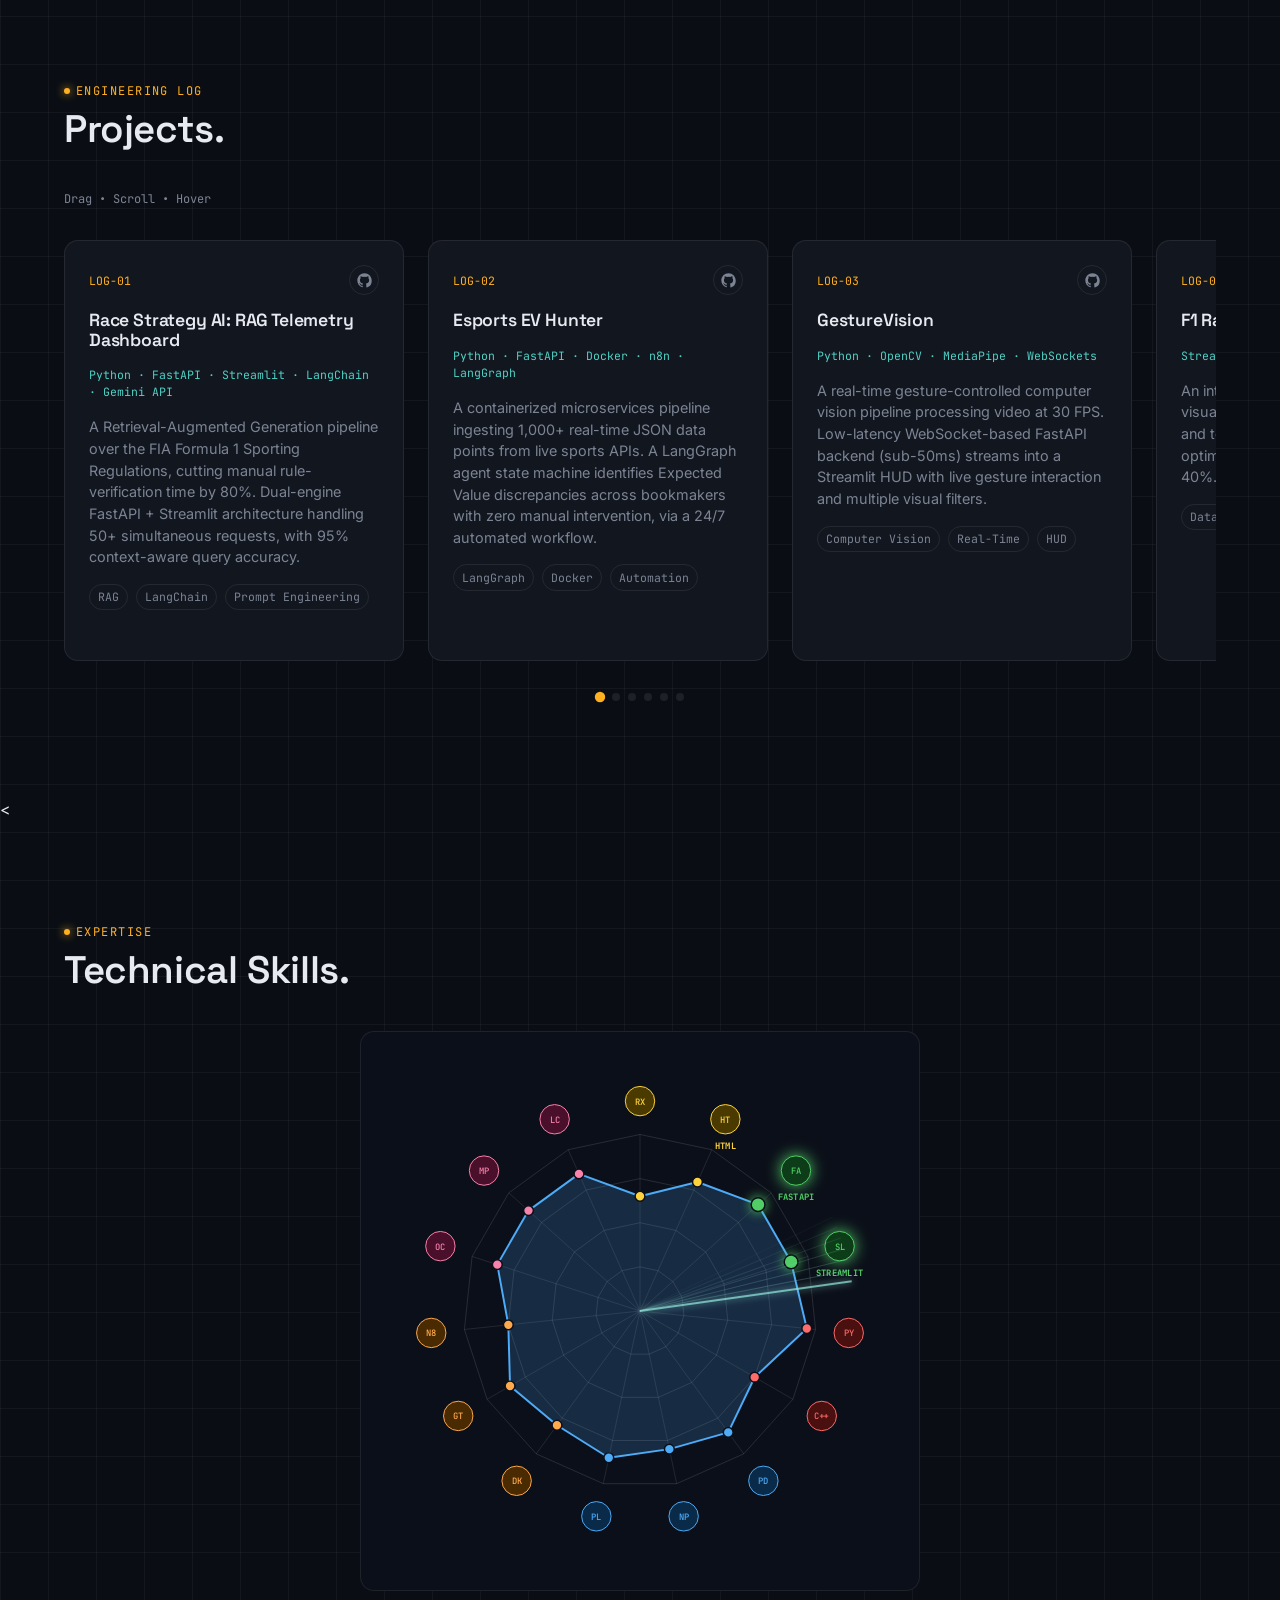
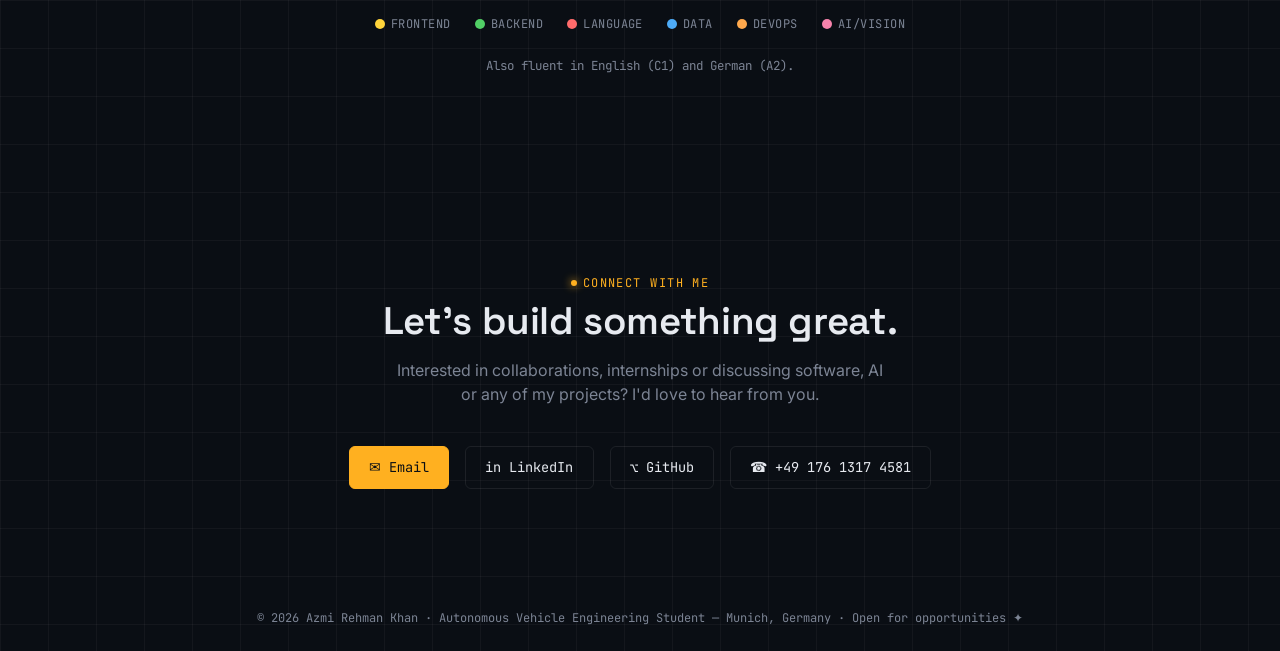
==== commit 23768237: "perfected" ====
--- a/index.html
+++ b/index.html
@@ -100,7 +100,6 @@
             <img src="assets/images/WhatsApp Image 2026-08-02 at 4.09.21 AM (1).jpeg" alt="Project 2" class="slide" />
             <img src="assets/images/WhatsApp Image 2026-08-02 at 4.09.21 AM (2).jpeg" alt="Project 3" class="slide" />
             <img src="assets/images/WhatsApp Image 2026-08-02 at 4.09.21 AM (3).jpeg" alt="Project 4" class="slide" />
-            <img src="assets/images/WhatsApp Image 2026-08-02 at 4.09.20 AM.jpeg" alt="Project 5" class="slide" />
           </div>
 
         </div>
